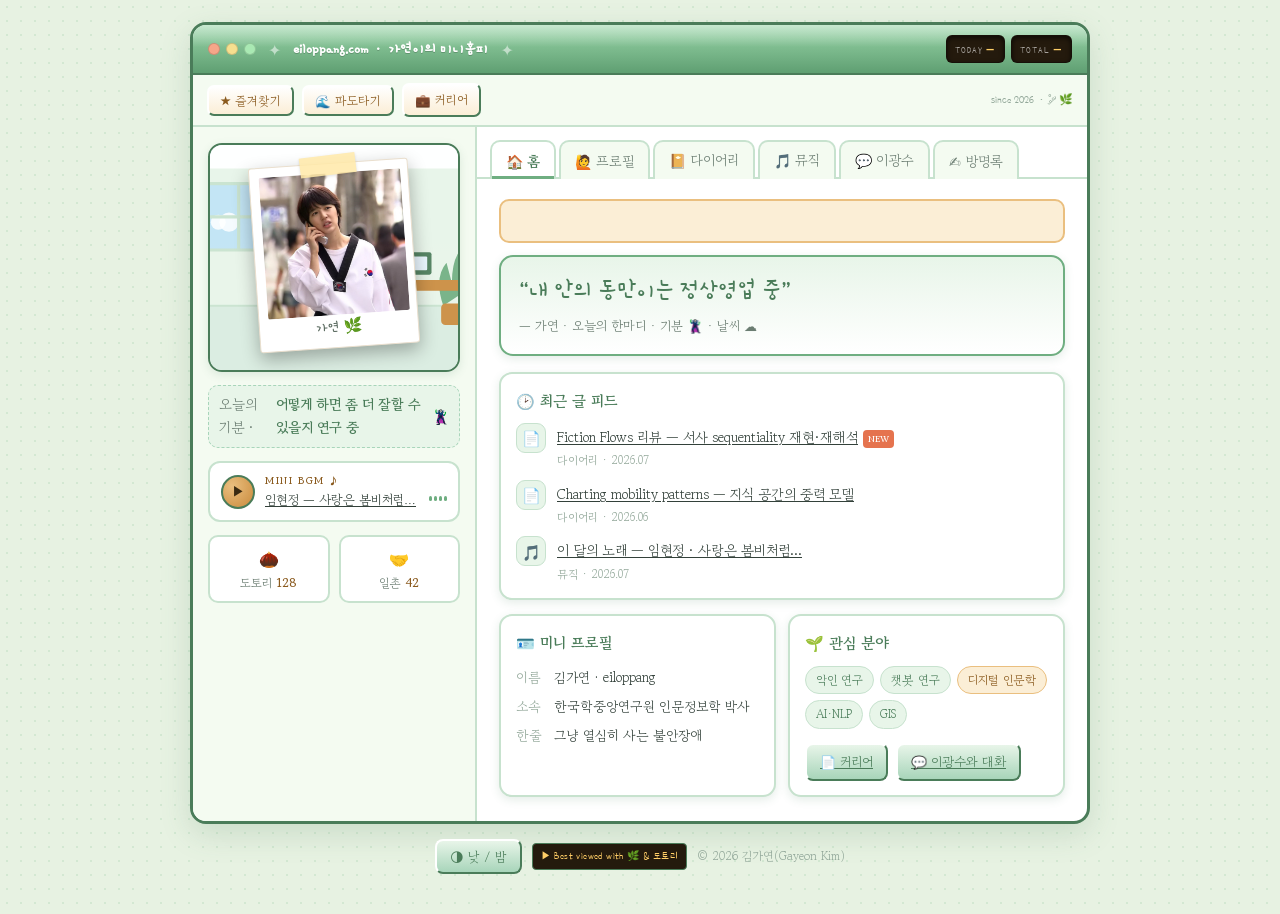
==== index.html @ 5cc09fcd "BGM 버튼 클릭 시 실제 유튜브 음원 재생 - ▶ 누르면 임현정 곡 인라인 미니 플레이어로 재생, 다시 누르면 정지 - 기존엔 이퀄라이저 애니메이션만 있고 실제 오디오가 없었음 " ====
<!DOCTYPE html>
<html lang="ko">
<head>
  <meta charset="UTF-8" />
  <meta name="viewport" content="width=device-width, initial-scale=1.0" />
  <title>가연이의 미니홈피 · eiloppang</title>
  <link rel="icon" href="data:image/svg+xml,<svg xmlns='http://www.w3.org/2000/svg' viewBox='0 0 100 100'><text y='.9em' font-size='90'>🌿</text></svg>" />
  <style>
    @import url('https://fonts.googleapis.com/css2?family=Gowun+Batang:wght@400;700&family=Gamja+Flower&family=Poor+Story&display=swap');

    :root{
      --paper:#e7f2e2; --paper-dot:#d3e8d2; --win:#ffffff; --win-2:#f4fbf1;
      --ink:#33413a; --ink-soft:#6b7d72; --ink-faint:#93a89a;
      --g-dark:#4a7c59; --g-mid:#6fae81; --g-light:#a8d5ba; --g-pastel:#e8f5e9;
      --line:#c7e2ce; --line-2:#e4f1e7;
      --dotori:#c98a3c; --dotori-2:#eabf7f; --dotori-soft:#fbeed6; --dotori-ink:#8a5a1e;
      --sky:#bfe3f5; --sky-2:#eaf7ff; --sun:#f4d06a; --tape:#ffe9a8;
      --shadow:0 10px 30px rgba(74,124,89,.18); --shadow-sm:0 3px 10px rgba(74,124,89,.14);
      --title-a:#9ad6a9; --title-b:#5f9f72;
      --bevel-lt:#ffffff; --bevel-dk:#4a7c59; --led-bg:#241a0d; --led:#ffce67; --star:transparent;
    }
    @media (prefers-color-scheme: dark){ :root:not([data-theme]){
        --paper:#101712; --paper-dot:#182219; --win:#1a241e; --win-2:#16201a;
        --ink:#e8f1ea; --ink-soft:#9fb4a6; --ink-faint:#6d8578;
        --g-dark:#8fd0a2; --g-mid:#6fae81; --g-light:#3c5a48; --g-pastel:#213029;
        --line:#2f4139; --line-2:#26352d;
        --dotori:#e6b06a; --dotori-2:#c98a3c; --dotori-soft:#33291c; --dotori-ink:#e6b06a;
        --sky:#1c2b3d; --sky-2:#243350; --sun:#e9d38a; --tape:#4a3d1c;
        --shadow:0 12px 34px rgba(0,0,0,.5); --shadow-sm:0 3px 12px rgba(0,0,0,.4);
        --title-a:#2c4a39; --title-b:#1c2f24; --bevel-lt:#3a5545; --bevel-dk:#0d140f;
        --led-bg:#0c0a06; --led:#ffce67; --star:#dfeeff;
    }}
    :root[data-theme="dark"]{
        --paper:#101712; --paper-dot:#182219; --win:#1a241e; --win-2:#16201a;
        --ink:#e8f1ea; --ink-soft:#9fb4a6; --ink-faint:#6d8578;
        --g-dark:#8fd0a2; --g-mid:#6fae81; --g-light:#3c5a48; --g-pastel:#213029;
        --line:#2f4139; --line-2:#26352d;
        --dotori:#e6b06a; --dotori-2:#c98a3c; --dotori-soft:#33291c; --dotori-ink:#e6b06a;
        --sky:#1c2b3d; --sky-2:#243350; --sun:#e9d38a; --tape:#4a3d1c;
        --shadow:0 12px 34px rgba(0,0,0,.5); --shadow-sm:0 3px 12px rgba(0,0,0,.4);
        --title-a:#2c4a39; --title-b:#1c2f24; --bevel-lt:#3a5545; --bevel-dk:#0d140f;
        --led-bg:#0c0a06; --led:#ffce67; --star:#dfeeff;
    }
    :root[data-theme="light"]{
        --paper:#e7f2e2; --paper-dot:#d3e8d2; --win:#ffffff; --win-2:#f4fbf1;
        --ink:#33413a; --ink-soft:#6b7d72; --ink-faint:#93a89a;
        --g-dark:#4a7c59; --g-mid:#6fae81; --g-light:#a8d5ba; --g-pastel:#e8f5e9;
        --line:#c7e2ce; --line-2:#e4f1e7;
        --dotori:#c98a3c; --dotori-2:#eabf7f; --dotori-soft:#fbeed6; --dotori-ink:#8a5a1e;
        --sky:#bfe3f5; --sky-2:#eaf7ff; --sun:#f4d06a; --tape:#ffe9a8;
        --title-a:#9ad6a9; --title-b:#5f9f72; --bevel-lt:#ffffff; --bevel-dk:#4a7c59;
        --led-bg:#241a0d; --led:#ffce67; --star:transparent;
    }

    *{box-sizing:border-box}
    body{
      margin:0; color:var(--ink);
      background:radial-gradient(var(--paper-dot) 1.4px, transparent 1.5px) 0 0/14px 14px, var(--paper);
      font-family:'Gowun Batang',"Apple SD Gothic Neo","Malgun Gothic",system-ui,serif;
      line-height:1.7; padding:22px 14px 40px; -webkit-font-smoothing:antialiased;
    }
    .mono{font-family:'Poor Story',"Courier New",monospace}
    .cute{font-family:'Gamja Flower',"Apple SD Gothic Neo","Malgun Gothic",cursive}

    .bevel{border:2px solid; border-color:var(--bevel-lt) var(--bevel-dk) var(--bevel-dk) var(--bevel-lt);
      background:linear-gradient(180deg, var(--g-pastel), var(--g-light)); color:var(--g-dark);
      border-radius:8px; padding:6px 13px; font-size:13px; cursor:pointer; font-family:inherit; display:inline-flex; gap:7px; align-items:center}
    .bevel:active{border-color:var(--bevel-dk) var(--bevel-lt) var(--bevel-lt) var(--bevel-dk)}
    .bevel:hover{filter:brightness(1.04)}

    .win{max-width:900px; margin:0 auto; background:var(--win); border:3px solid var(--g-dark); border-radius:16px; overflow:hidden; box-shadow:var(--shadow)}
    .titlebar{position:relative; display:flex; align-items:center; gap:12px; padding:10px 15px; color:#fff; flex-wrap:wrap; row-gap:7px;
      background:linear-gradient(180deg, var(--title-a), var(--title-b)); border-bottom:2px solid var(--g-dark)}
    .titlebar::after{content:""; position:absolute; left:0; right:0; top:0; height:45%; background:linear-gradient(180deg, rgba(255,255,255,.45), transparent); pointer-events:none}
    .dots{display:flex; gap:6px; z-index:1}
    .dots i{width:12px;height:12px;border-radius:50%;display:block; border:1px solid rgba(0,0,0,.15)}
    .dots i:nth-child(1){background:#f6a689}.dots i:nth-child(2){background:#f6df8f}.dots i:nth-child(3){background:#a9e9b3}
    .addr{font-size:15px; font-weight:700; z-index:1; text-shadow:0 1px 0 rgba(0,0,0,.18)}
    .spk{z-index:1; color:#fff8; animation:tw 1.4s steps(2) infinite}
    @keyframes tw{50%{opacity:.2}}
    .led-wrap{margin-left:auto; display:flex; gap:6px; z-index:1}
    .led{background:var(--led-bg); color:var(--led); border-radius:6px; padding:3px 8px; font-size:12px; letter-spacing:2px;
      box-shadow:inset 0 2px 5px rgba(0,0,0,.65); font-variant-numeric:tabular-nums; border:1px solid rgba(0,0,0,.4)}
    .led small{color:#fff9; letter-spacing:1px; margin-right:4px; font-size:9px}

    .toolbar{display:flex; gap:8px; align-items:center; flex-wrap:wrap; padding:8px 14px; background:var(--win-2); border-bottom:2px solid var(--line)}
    .toolbar .sp{flex:1}
    .mini-btn{border:2px solid; border-color:var(--bevel-lt) var(--bevel-dk) var(--bevel-dk) var(--bevel-lt);
      background:linear-gradient(180deg,#fff, var(--dotori-soft)); color:var(--dotori-ink); border-radius:7px; padding:4px 11px; font-size:12.5px; cursor:pointer; font-family:inherit; text-decoration:none}
    .mini-btn:hover{filter:brightness(1.03)}
    :root[data-theme="dark"] .mini-btn{background:linear-gradient(180deg,#2a3a30, #33291c)}

    .body{display:grid; grid-template-columns:284px minmax(0,1fr)}
    @media (max-width:760px){ .body{grid-template-columns:1fr} }
    .main{min-width:0}
    .side{background:var(--win-2); border-right:2px solid var(--line); padding:16px 15px 18px; display:flex; flex-direction:column; gap:13px; min-width:0}
    @media (max-width:760px){ .side{border-right:none; border-bottom:2px solid var(--line)} }

    .roomcard{border:2px solid var(--g-dark); border-radius:14px; overflow:hidden; background:linear-gradient(180deg,var(--sky-2),var(--win));
      box-shadow:var(--shadow-sm); position:relative; display:grid; place-items:center; padding:18px 10px 22px; min-height:180px}
    .roombg{position:absolute; inset:0; width:100%; height:100%; image-rendering:pixelated; opacity:.92}
    .polaroid{position:relative; transform:rotate(-4deg); width:160px; background:#fff; padding:9px 9px 32px; border-radius:3px; box-shadow:0 7px 18px rgba(0,0,0,.3); border:1px solid #eadfce}
    :root[data-theme="dark"] .polaroid{background:#ece5d7}
    .polaroid .photo{width:142px; height:142px; object-fit:cover; border-radius:2px; display:block}
    .polaroid .cap{position:absolute; bottom:8px; left:0; right:0; text-align:center; font-size:15px; color:#5b6b60}
    .tape{position:absolute; width:56px; height:20px; background:var(--tape); opacity:.85; top:-9px; left:50%; transform:translateX(-50%) rotate(-3deg); box-shadow:0 1px 3px rgba(0,0,0,.15); z-index:1}

    .mood{display:flex; align-items:center; gap:8px; justify-content:center; font-size:14px; color:var(--ink-soft); background:var(--g-pastel); border-radius:10px; padding:7px 10px; border:1px dashed var(--g-light)}
    .mood b{color:var(--g-dark)}

    .bgm{border:2px solid var(--line); border-radius:12px; padding:9px 11px; display:flex; align-items:center; gap:10px; background:var(--win)}
    .play{flex:none; width:34px;height:34px;border-radius:50%; border:2px solid var(--bevel-dk); cursor:pointer; background:radial-gradient(circle at 30% 30%, var(--dotori-2), var(--dotori)); color:#3a2a12; font-size:13px; display:grid; place-items:center}
    .bgm-meta{min-width:0; flex:1}
    .bgm-meta .lbl{font-size:10px; letter-spacing:.16em; color:var(--dotori-ink); font-weight:700}
    .bgm-meta .song{font-size:13px; white-space:nowrap; overflow:hidden; text-overflow:ellipsis; display:block; color:var(--ink)}
    .eq{display:flex; gap:2px; align-items:flex-end; height:18px; flex:none}
    .eq i{width:3px; background:var(--g-mid); border-radius:2px; height:5px}
    .eq.on i{animation:eq .85s ease-in-out infinite}
    .eq.on i:nth-child(2){animation-delay:.12s}.eq.on i:nth-child(3){animation-delay:.24s}.eq.on i:nth-child(4){animation-delay:.36s}
    @keyframes eq{0%,100%{height:4px}50%{height:17px}}
    .bgm-player{margin-top:-3px}
    .bgm-player[hidden]{display:none}
    .bgm-player iframe{width:100%; height:80px; border:0; border-radius:11px; display:block; box-shadow:var(--shadow-sm)}

    .side-row{display:flex; gap:9px}
    .chip{flex:1; border:2px solid var(--line); border-radius:10px; background:var(--win); padding:8px; text-align:center; font-size:12px; color:var(--ink-soft)}
    .chip .em{font-size:16px; display:block}
    .chip b{color:var(--dotori-ink); font-variant-numeric:tabular-nums}

    .tabs{display:flex; gap:3px; padding:11px 13px 0; flex-wrap:wrap; background:var(--win)}
    .tab{border:2px solid var(--line); border-bottom:none; background:var(--win-2); color:var(--ink-soft); border-radius:10px 10px 0 0;
      padding:7px 14px; font-size:14px; cursor:pointer; font-family:inherit; position:relative; top:2px; text-decoration:none; display:inline-block}
    .tab:hover{color:var(--g-dark)}
    .tab[aria-selected="true"]{background:var(--win); color:var(--g-dark); font-weight:700; box-shadow:0 -3px 0 var(--g-mid) inset}
    .panelwrap{border-top:2px solid var(--line); padding:20px 22px 24px; min-height:360px}
    @media (max-width:760px){ .panelwrap{padding:18px 16px} }
    .panel{display:none; animation:fade .28s ease}
    .panel.on{display:block}
    @keyframes fade{from{opacity:0; transform:translateY(6px)}to{opacity:1;transform:none}}

    .marquee{overflow:hidden; border:2px solid var(--dotori-2); background:var(--dotori-soft); border-radius:10px; padding:6px 0; margin-bottom:12px}
    .marquee div{white-space:nowrap; display:inline-block; padding-left:100%; color:var(--dotori-ink); font-size:14px; animation:mq 18s linear infinite}
    @keyframes mq{to{transform:translateX(-100%)}}
    .daemun{border:2px solid var(--g-mid); border-radius:14px; padding:16px 18px; background:linear-gradient(180deg,var(--g-pastel),var(--win)); box-shadow:var(--shadow-sm); margin-bottom:16px}
    .daemun .q{font-size:24px; color:var(--g-dark); line-height:1.45; text-wrap:balance; margin:0}
    .daemun .sig{margin:8px 0 0; font-size:13px; color:var(--ink-soft)}

    .card{border:2px solid var(--line); border-radius:13px; padding:14px 15px; background:var(--win); box-shadow:var(--shadow-sm)}
    .card h3{margin:0 0 10px; font-size:15px; color:var(--g-dark); display:flex; gap:7px; align-items:center}
    .grid2{display:grid; grid-template-columns:1fr 1fr; gap:12px}
    @media (max-width:560px){ .grid2{grid-template-columns:1fr} }

    .feed{list-style:none; margin:0; padding:0; display:flex; flex-direction:column; gap:9px}
    .feed li{display:flex; gap:11px; align-items:flex-start}
    .feed .ic{flex:none; width:30px;height:30px;border-radius:9px; background:var(--g-pastel); display:grid; place-items:center; font-size:15px; border:1px solid var(--line)}
    .feed .tt{font-size:14px; margin:0; color:var(--ink)}
    .feed a.tt:hover{color:var(--g-dark); text-decoration:underline}
    .feed .dd{font-size:11.5px; color:var(--ink-faint); margin:1px 0 0}
    .new{display:inline-block; margin-left:5px; font-size:9.5px; font-weight:700; color:#fff; background:#e5734e; border-radius:4px; padding:1px 5px; vertical-align:middle; animation:blink 1s steps(2) infinite}
    @keyframes blink{50%{opacity:.25}}

    .profile-mini dl{display:grid; grid-template-columns:auto 1fr; gap:6px 12px; margin:0; font-size:13.5px}
    .profile-mini dt{color:var(--ink-faint)} .profile-mini dd{margin:0}
    .tags{display:flex; flex-wrap:wrap; gap:6px}
    .t{font-size:12px; background:var(--g-pastel); color:var(--g-dark); border:1px solid var(--line); border-radius:999px; padding:3px 10px}
    .t.amber{background:var(--dotori-soft); color:var(--dotori-ink); border-color:var(--dotori-2)}
    .golinks{display:flex; flex-wrap:wrap; gap:8px; margin-top:14px}

    .greet{font-size:22px; color:var(--g-dark); margin:0 0 4px; text-wrap:balance}
    .sub{color:var(--ink-soft); font-size:13.5px; margin:0 0 16px}
    .prose p{font-size:14.5px; margin:0 0 11px} .prose p:last-child{margin:0}
    .hl{background:linear-gradient(transparent 60%, var(--dotori-soft) 60%); font-weight:600}
    .gl{color:var(--g-dark); font-weight:600}

    .gallery{display:grid; grid-template-columns:repeat(3,1fr); gap:11px}
    @media (max-width:560px){ .gallery{grid-template-columns:repeat(2,1fr)} }
    .frame{border:2px solid var(--line); border-radius:11px; overflow:hidden; background:var(--win); text-align:center; text-decoration:none; color:inherit; display:block}
    .frame:hover{border-color:var(--g-mid)}
    .frame .pic{height:74px; display:grid; place-items:center; font-size:28px; background:radial-gradient(120% 120% at 50% 20%, var(--g-pastel), var(--win))}
    .frame .cap{font-size:11.5px; color:var(--ink-soft); padding:6px 5px; border-top:1px solid var(--line-2)}

    .gb{display:flex; flex-direction:column; gap:11px}
    .gb .entry{display:flex; gap:10px}
    .gb .av{flex:none; width:34px;height:34px;border-radius:10px; display:grid; place-items:center; font-size:16px; background:var(--dotori-soft); border:1px solid var(--dotori-2)}
    .gb .bub{flex:1; border:2px solid var(--line); border-radius:3px 13px 13px 13px; padding:8px 12px; background:var(--win-2)}
    .gb .who{font-size:12px; color:var(--g-dark); font-weight:700}
    .gb .msg{font-size:13.5px}
    .gb .hint{font-size:12px; color:var(--ink-faint)}

    .foot{max-width:900px; margin:15px auto 0; display:flex; gap:10px; align-items:center; justify-content:center; flex-wrap:wrap; color:var(--ink-faint); font-size:12px}
    .banner{border:1px solid var(--g-dark); background:var(--led-bg); color:var(--led); font-size:10px; padding:4px 8px; border-radius:4px; letter-spacing:.04em}
    a{color:var(--g-dark)}
    :focus-visible{outline:2px solid var(--g-mid); outline-offset:2px; border-radius:6px}
    @media (prefers-reduced-motion: reduce){ *{animation:none !important} }
  </style>
</head>
<body>

  <div class="win">
    <div class="titlebar">
      <div class="dots"><i></i><i></i><i></i></div>
      <span class="spk">✦</span>
      <span class="addr cute">eiloppang.com · 가연이의 미니홈피</span>
      <span class="spk">✦</span>
      <div class="led-wrap">
        <span class="led mono"><small>TODAY</small><b id="ledToday">···</b></span>
        <span class="led mono"><small>TOTAL</small><b id="ledTotal">·····</b></span>
      </div>
    </div>

    <div class="toolbar">
      <button class="mini-btn" type="button" id="favBtn">★ 즐겨찾기</button>
      <button class="mini-btn" type="button" id="waveBtn">🌊 파도타기</button>
      <a class="mini-btn" href="career.html">💼 커리어</a>
      <span class="sp"></span>
      <span class="mono" style="font-size:11px;color:var(--ink-faint)">since 2026 ·˚ ༘ 🌿</span>
    </div>

    <div class="body">
      <!-- LEFT : mini room -->
      <aside class="side">
        <div class="roomcard">
          <svg class="roombg" viewBox="0 0 296 210" preserveAspectRatio="xMidYMid slice" role="img" aria-label="미니룸 배경">
            <rect x="0" y="0" width="296" height="210" fill="var(--win)"/>
            <polygon points="0,22 296,22 296,150 0,150" fill="var(--g-pastel)"/>
            <polygon points="0,150 296,150 296,210 0,210" fill="color-mix(in srgb, var(--g-light) 45%, var(--win))"/>
            <line x1="0" y1="150" x2="296" y2="150" stroke="var(--line)" stroke-width="2"/>
            <rect x="20" y="36" width="78" height="62" rx="6" fill="var(--sky)"/>
            <circle cx="80" cy="58" r="10" fill="var(--sun)"/>
            <circle cx="40" cy="72" r="7" fill="#fff" opacity=".85"/><circle cx="50" cy="72" r="9" fill="#fff" opacity=".85"/>
            <circle cx="34" cy="50" r="1.5" fill="var(--star)"/><circle cx="60" cy="46" r="1.3" fill="var(--star)"/><circle cx="86" cy="82" r="1.4" fill="var(--star)"/>
            <rect x="20" y="36" width="78" height="62" rx="6" fill="none" stroke="var(--line)" stroke-width="3"/>
            <line x1="59" y1="36" x2="59" y2="98" stroke="var(--line)" stroke-width="3"/><line x1="20" y1="67" x2="98" y2="67" stroke="var(--line)" stroke-width="3"/>
            <path d="M250 150 q-9 -26 3 -40 q4 15 5 19 q0 -25 11 -34 q5 19 1 29 q9 -13 17 -12 q-5 17 -19 26 Z" fill="var(--g-mid)"/>
            <rect x="248" y="148" width="38" height="20" rx="4" fill="var(--dotori)"/>
            <rect x="196" y="126" width="90" height="10" rx="3" fill="var(--dotori)"/>
            <rect x="205" y="100" width="34" height="21" rx="2" fill="var(--g-dark)"/><rect x="209" y="104" width="26" height="13" rx="1" fill="var(--sky-2)"/>
          </svg>
          <div class="polaroid">
            <div class="tape"></div>
            <img class="photo" src="img/profile.jpg" alt="가연 프로필 사진" />
            <div class="cap cute">가연 🌿</div>
          </div>
        </div>

        <div class="mood">오늘의 기분 · <b>어떻게 하면 좀 더 잘할 수 있을지 연구 중</b> 🦹</div>

        <div class="bgm">
          <button class="play" id="playBtn" type="button" aria-label="BGM 재생/정지">▶</button>
          <div class="bgm-meta">
            <div class="lbl">MINI BGM ♪</div>
            <a class="song" href="music.html">임현정 — 사랑은 봄비처럼…</a>
          </div>
          <div class="eq" id="eq"><i></i><i></i><i></i><i></i></div>
        </div>
        <div class="bgm-player" id="bgmPlayer" hidden></div>

        <div class="side-row">
          <div class="chip"><span class="em">🌰</span>도토리 <b>128</b></div>
          <div class="chip"><span class="em">🤝</span>일촌 <b>42</b></div>
        </div>
      </aside>

      <!-- RIGHT : tabs -->
      <section class="main">
        <div class="tabs" role="tablist" aria-label="미니홈피 메뉴">
          <button class="tab" role="tab" aria-selected="true"  data-p="home">🏠 홈</button>
          <button class="tab" role="tab" aria-selected="false" data-p="profile">🙋 프로필</button>
          <a class="tab" href="study.html">📔 다이어리</a>
          <a class="tab" href="music.html">🎵 뮤직</a>
          <a class="tab" href="lgs_chat.html">💬 이광수</a>
          <button class="tab" role="tab" aria-selected="false" data-p="guest">✍️ 방명록</button>
        </div>

        <div class="panelwrap">
          <!-- HOME -->
          <div class="panel on" id="home" role="tabpanel">
            <div class="marquee"><div>🌿 어서와요, 가요니의 미니홈피에 놀러 온 걸 환영해요 · 발자국(방명록) 꼭 남기고 가기 · 오늘도 좋은 하루 ✦ 도토리 나눔 환영 🌰 · 파도 타고 놀러 가요 🌊</div></div>

            <div class="daemun">
              <p class="q cute">“내 안의 동만이는 정상영업 중”</p>
              <p class="sig">— 가연 · 오늘의 한마디 · 기분 🦹 · 날씨 ☁️</p>
            </div>

            <div class="card" style="margin-bottom:14px">
              <h3>🕑 최근 글 피드</h3>
              <ul class="feed">
                <li><span class="ic">📄</span><div><a class="tt" href="study.html">Fiction Flows 리뷰 — 서사 sequentiality 재현·재해석</a><span class="new">NEW</span><p class="dd">다이어리 · 2026.07</p></div></li>
                <li><span class="ic">📄</span><div><a class="tt" href="study.html">Charting mobility patterns — 지식 공간의 중력 모델</a><p class="dd">다이어리 · 2026.06</p></div></li>
                <li><span class="ic">🎵</span><div><a class="tt" href="music.html">이 달의 노래 — 임현정 · 사랑은 봄비처럼…</a><p class="dd">뮤직 · 2026.07</p></div></li>
              </ul>
            </div>

            <div class="grid2">
              <div class="card profile-mini">
                <h3>🪪 미니 프로필</h3>
                <dl>
                  <dt>이름</dt><dd>김가연 · eiloppang</dd>
                  <dt>소속</dt><dd>한국학중앙연구원 인문정보학 박사</dd>
                  <dt>한줄</dt><dd>그냥 열심히 사는 불안장애</dd>
                </dl>
              </div>
              <div class="card">
                <h3>🌱 관심 분야</h3>
                <div class="tags">
                  <span class="t">악인 연구</span><span class="t">챗봇 연구</span>
                  <span class="t amber">디지털 인문학</span><span class="t">AI·NLP</span><span class="t">GIS</span>
                </div>
                <div class="golinks">
                  <a class="bevel" href="career.html">📄 커리어</a>
                  <a class="bevel" href="lgs_chat.html">💬 이광수와 대화</a>
                </div>
              </div>
            </div>
          </div>

          <!-- PROFILE -->
          <div class="panel" id="profile" role="tabpanel">
            <h2 class="greet cute">🙋 자기소개</h2>
            <p class="sub">대문엔 짧게, 긴 이야기는 여기에 접어뒀어요.</p>
            <div class="card prose">
              <p>안녕하세요, 세상의 다양한 <span class="hl">악인</span>을 연구하는 박사과정 김가연입니다. 부산 사람으로서 매년 벡스코 지스타에 출석 도장을 찍던 오타쿠였고, 플레이데드의 <span class="gl">LIMBO</span>와 마주친 뒤 “한 편의 청춘 영화 같은 게임”을 만드는 걸 목표로 삼았습니다. 그렇게 홍익대학교 게임학과에서 학·석사를 모두 게임으로 보냈지요.</p>
              <p>이야기의 세 요소 캐릭터·배경·사건 중에서도 하필 <span class="hl">캐릭터</span>에 가장 눈길이 갔어요. 캐릭터가 없다면 사건도 배경도 무용지물 아닐까? 사르트르 말처럼 존재가 먼저 있고서야 의미가 생긴다면, 캐릭터야말로 이야기의 실존 그 자체일 테니까요.</p>
              <p>가장 좋아하는 캐릭터는 미도리야 이즈쿠. 세상을 구하지만 가장 소중한 사람 앞에선 제 목숨을 못 지키는 “나쁜 영웅”에게서 일종의 <span class="hl">악(惡)</span>을 느꼈고, 모든 걸 수치화하는 공학의 시선만으로는 그를 담을 수 없다는 걸 깨달으며 <span class="gl">디지털 인문학</span>으로 왔습니다. 제 실타래가 얼마나 꼬일지 지켜봐 주세요.</p>
            </div>
            <div class="golinks">
              <a class="bevel" href="career.html">📄 커리어 보러가기</a>
              <a class="bevel" href="https://orcid.org/0009-0005-1231-6939" target="_blank" rel="noopener">🆔 ORCID</a>
              <a class="bevel" href="https://github.com/eiloppang" target="_blank" rel="noopener">🐙 GitHub</a>
            </div>
          </div>

          <!-- GUESTBOOK -->
          <div class="panel" id="guest" role="tabpanel">
            <h2 class="greet cute">✍️ 방명록</h2>
            <p class="sub">놀러 왔으면 발자국 남기고 가요 (예시)</p>
            <div class="gb">
              <div class="entry"><div class="av">🐰</div><div class="bub"><div class="who">지연</div><div class="msg">미니홈피 넘 귀엽다 일촌추가!</div></div></div>
              <div class="entry"><div class="av">🦊</div><div class="bub"><div class="who">동료 A</div><div class="msg">Fiction Flows 리뷰 잘 봤어요 👏</div></div></div>
              <p class="hint">※ 지금은 예시예요. 실제로 글이 저장되는 방명록이 필요하면 알려주세요 (별도 연동).</p>
            </div>
          </div>
        </div>
      </section>
    </div>
  </div>

  <div class="foot">
    <button class="bevel" id="themeBtn" type="button">🌗 낮 / 밤</button>
    <span class="banner mono">▶ Best viewed with 🌿 &amp; 도토리</span>
    <span>© 2026 김가연(Gayeon Kim)</span>
  </div>

  <script>
    // theme toggle (기억)
    const root=document.documentElement;
    try{ const sv=localStorage.getItem('mh-theme'); if(sv) root.setAttribute('data-theme',sv); }catch(e){}
    document.getElementById('themeBtn').addEventListener('click',()=>{
      const cur=root.getAttribute('data-theme')||(matchMedia('(prefers-color-scheme: dark)').matches?'dark':'light');
      const nx=cur==='dark'?'light':'dark'; root.setAttribute('data-theme',nx);
      try{ localStorage.setItem('mh-theme',nx); }catch(e){}
    });

    // tabs (버튼=패널 전환, a=페이지 이동)
    const tabs=[...document.querySelectorAll('button.tab')];
    tabs.forEach(t=>t.addEventListener('click',()=>{
      tabs.forEach(x=>x.setAttribute('aria-selected', x===t));
      document.querySelectorAll('.panel').forEach(p=>p.classList.toggle('on', p.id===t.dataset.p));
    }));

    // BGM (실제 유튜브 음원 재생)
    const play=document.getElementById('playBtn'), eq=document.getElementById('eq'), bp=document.getElementById('bgmPlayer'); let on=false;
    const BGM_VID='LmG1rPr5nbw';
    play.addEventListener('click',()=>{
      on=!on; play.textContent=on?'❚❚':'▶'; eq.classList.toggle('on',on);
      if(on){
        bp.hidden=false;
        bp.innerHTML='<iframe src="https://www.youtube.com/embed/'+BGM_VID+'?autoplay=1&rel=0" title="BGM 재생" allow="autoplay; encrypted-media" allowfullscreen></iframe>';
      }else{
        bp.innerHTML=''; bp.hidden=true;
      }
    });

    // 즐겨찾기 / 파도타기
    document.getElementById('favBtn').addEventListener('click',()=>{ alert('Ctrl+D(⌘+D)로 즐겨찾기에 추가해 주세요! 🌿'); });
    document.getElementById('waveBtn').addEventListener('click',()=>{ document.querySelector('button.tab[data-p="guest"]').click(); });

    // 진짜 방문자 카운터 (Abacus · 가입 불필요)
    (function(){
      const NS='eiloppang', fmt=n=>String(n).replace(/\B(?=(\d{3})+(?!\d))/g,',');
      const pad=(n,l)=>String(n).padStart(l,'0');
      const now=new Date(); const day=''+now.getFullYear()+pad(now.getMonth()+1,2)+pad(now.getDate(),2);
      const hit=k=>fetch('https://abacus.jasoncameron.dev/hit/'+NS+'/'+k).then(r=>{if(!r.ok)throw 0;return r.json();});
      Promise.all([hit('home-total'), hit('home-'+day)]).then(([tot,tod])=>{
        document.getElementById('ledTotal').textContent=fmt(tot.value);
        document.getElementById('ledToday').textContent=pad(tod.value,3);
      }).catch(()=>{
        document.getElementById('ledTotal').textContent='—';
        document.getElementById('ledToday').textContent='—';
      });
    })();
  </script>
</body>
</html>
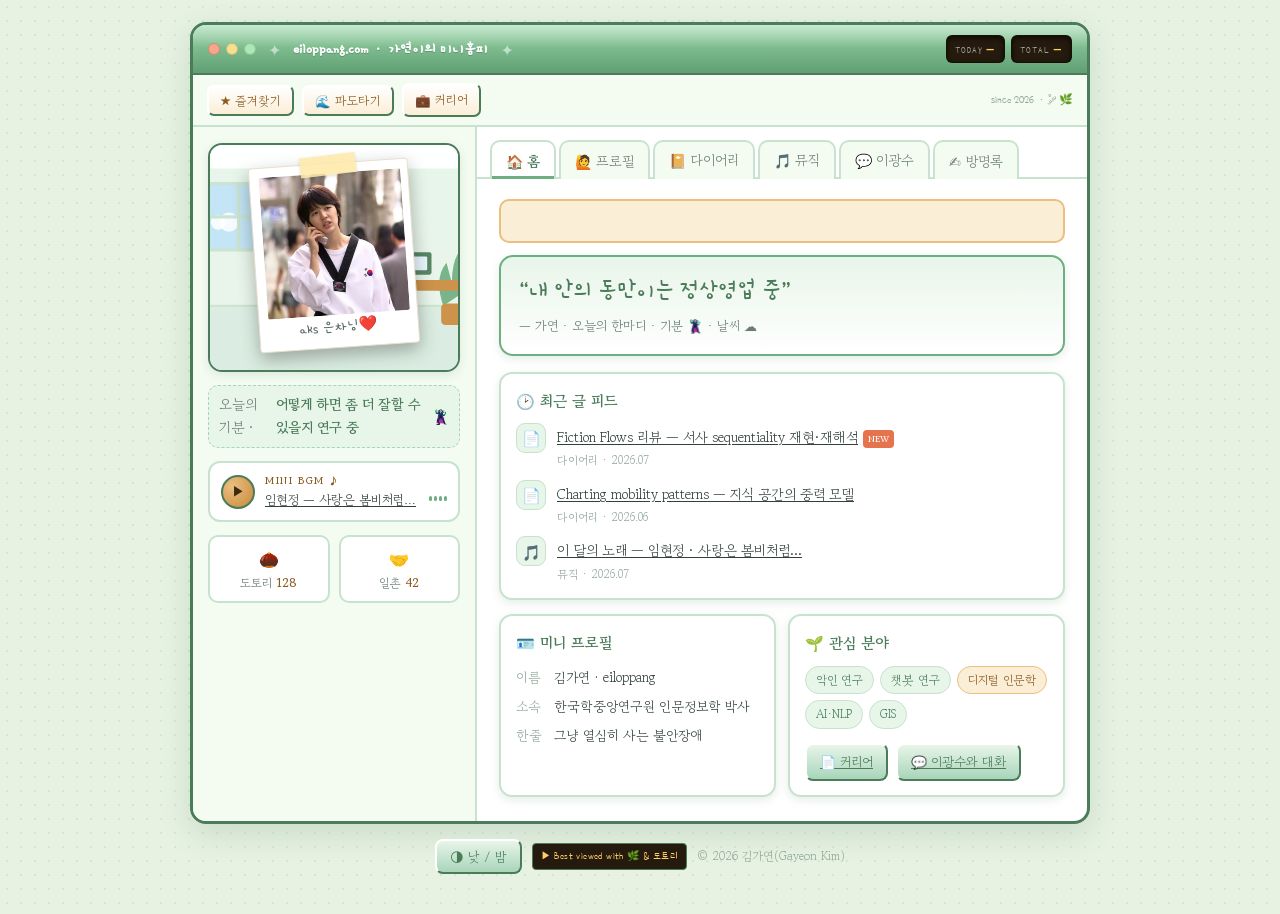
==== commit 9fc90a2f: "BGM 유튜브 IFrame API 재생 + 피드→해당 리뷰 딥링크 - index.html: BGM을 YouTube IFrame API로 재생(클릭 후 playVideo), 실패 시" ====
--- a/index.html
+++ b/index.html
@@ -239,7 +239,7 @@
           <div class="polaroid">
             <div class="tape"></div>
             <img class="photo" src="img/profile.jpg" alt="가연 프로필 사진" />
-            <div class="cap cute">가연 🌿</div>
+            <div class="cap cute">aks 은차닝❤️</div>
           </div>
         </div>
 
@@ -253,7 +253,7 @@
           </div>
           <div class="eq" id="eq"><i></i><i></i><i></i><i></i></div>
         </div>
-        <div class="bgm-player" id="bgmPlayer" hidden></div>
+        <div class="bgm-player" id="bgmPlayer" hidden><div id="ytBGM"></div></div>
 
         <div class="side-row">
           <div class="chip"><span class="em">🌰</span>도토리 <b>128</b></div>
@@ -285,8 +285,8 @@
             <div class="card" style="margin-bottom:14px">
               <h3>🕑 최근 글 피드</h3>
               <ul class="feed">
-                <li><span class="ic">📄</span><div><a class="tt" href="study.html">Fiction Flows 리뷰 — 서사 sequentiality 재현·재해석</a><span class="new">NEW</span><p class="dd">다이어리 · 2026.07</p></div></li>
-                <li><span class="ic">📄</span><div><a class="tt" href="study.html">Charting mobility patterns — 지식 공간의 중력 모델</a><p class="dd">다이어리 · 2026.06</p></div></li>
+                <li><span class="ic">📄</span><div><a class="tt" href="study.html#paper-fiction">Fiction Flows 리뷰 — 서사 sequentiality 재현·재해석</a><span class="new">NEW</span><p class="dd">다이어리 · 2026.07</p></div></li>
+                <li><span class="ic">📄</span><div><a class="tt" href="study.html#paper-charting">Charting mobility patterns — 지식 공간의 중력 모델</a><p class="dd">다이어리 · 2026.06</p></div></li>
                 <li><span class="ic">🎵</span><div><a class="tt" href="music.html">이 달의 노래 — 임현정 · 사랑은 봄비처럼…</a><p class="dd">뮤직 · 2026.07</p></div></li>
               </ul>
             </div>
@@ -368,16 +368,38 @@
       document.querySelectorAll('.panel').forEach(p=>p.classList.toggle('on', p.id===t.dataset.p));
     }));
 
-    // BGM (실제 유튜브 음원 재생)
-    const play=document.getElementById('playBtn'), eq=document.getElementById('eq'), bp=document.getElementById('bgmPlayer'); let on=false;
-    const BGM_VID='LmG1rPr5nbw';
+    // BGM (유튜브 IFrame API로 실제 재생)
+    const play=document.getElementById('playBtn'), eq=document.getElementById('eq'), bp=document.getElementById('bgmPlayer');
+    const BGM_VID='LmG1rPr5nbw'; let on=false, ytPlayer=null, apiReq=false;
+    function setOn(v){ on=v; play.textContent=on?'❚❚':'▶'; eq.classList.toggle('on',on); }
+    function makePlayer(){
+      ytPlayer=new YT.Player('ytBGM',{
+        width:'100%', height:'80', videoId:BGM_VID,
+        playerVars:{autoplay:1, rel:0, playsinline:1},
+        events:{
+          onReady:e=>e.target.playVideo(),
+          onStateChange:e=>{
+            if(e.data===YT.PlayerState.PLAYING) setOn(true);
+            else if(e.data===YT.PlayerState.PAUSED||e.data===YT.PlayerState.ENDED) setOn(false);
+          },
+          onError:()=>{ bp.innerHTML='<a class="mini-btn" href="https://youtu.be/'+BGM_VID+'" target="_blank" rel="noopener">▶ 유튜브에서 듣기</a>'; }
+        }
+      });
+    }
+    function ensureApi(cb){
+      if(window.YT&&window.YT.Player) return cb();
+      const prev=window.onYouTubeIframeAPIReady;
+      window.onYouTubeIframeAPIReady=function(){ if(prev)prev(); cb(); };
+      if(!apiReq){ apiReq=true; const s=document.createElement('script'); s.src='https://www.youtube.com/iframe_api'; document.head.appendChild(s); }
+    }
     play.addEventListener('click',()=>{
-      on=!on; play.textContent=on?'❚❚':'▶'; eq.classList.toggle('on',on);
-      if(on){
-        bp.hidden=false;
-        bp.innerHTML='<iframe src="https://www.youtube.com/embed/'+BGM_VID+'?autoplay=1&rel=0" title="BGM 재생" allow="autoplay; encrypted-media" allowfullscreen></iframe>';
+      if(!on){
+        bp.hidden=false; setOn(true);
+        if(ytPlayer&&ytPlayer.playVideo) ytPlayer.playVideo();
+        else ensureApi(makePlayer);
       }else{
-        bp.innerHTML=''; bp.hidden=true;
+        setOn(false);
+        if(ytPlayer&&ytPlayer.pauseVideo) ytPlayer.pauseVideo();
       }
     });
 
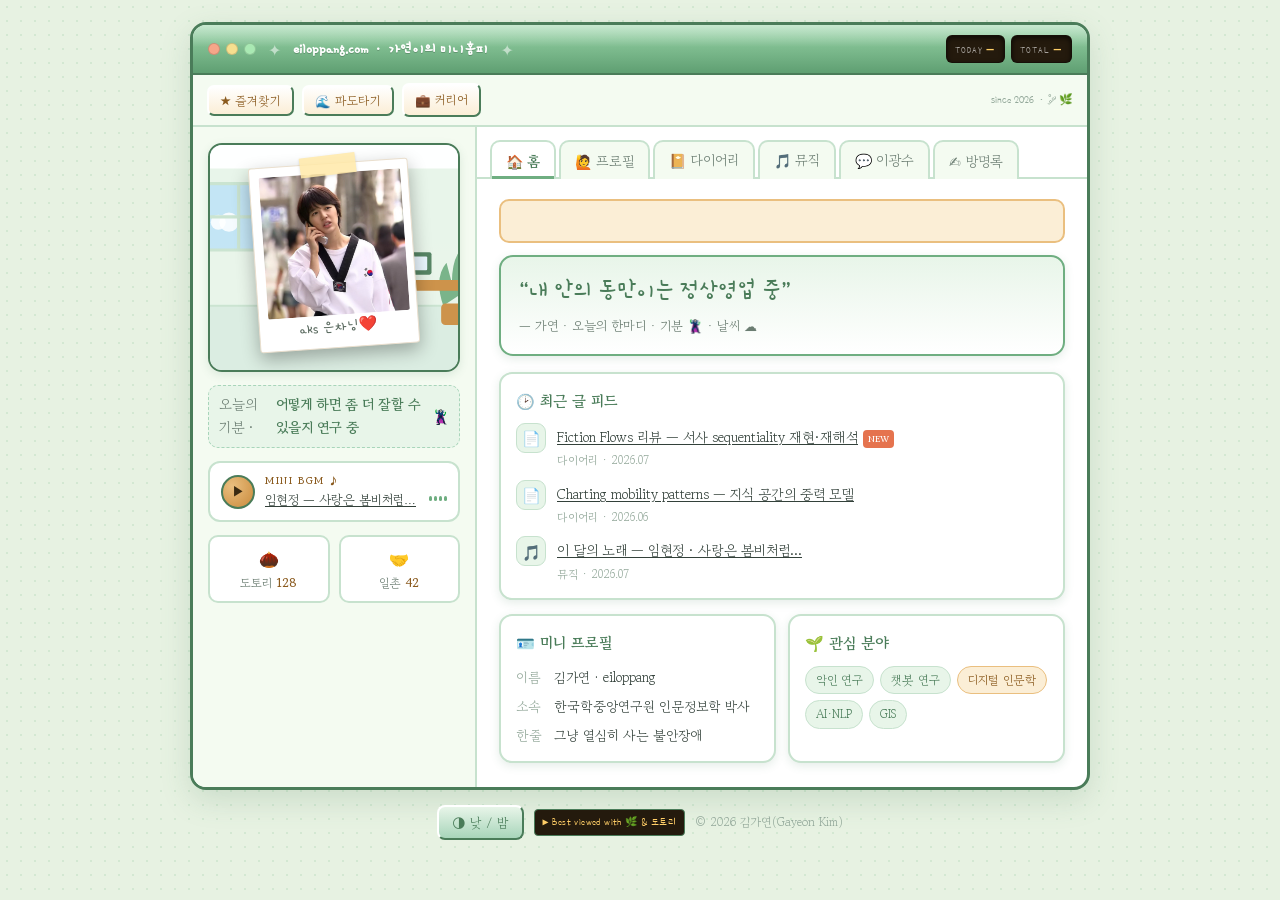
==== commit 15bdc25e: "commit 2" ====
--- a/index.html
+++ b/index.html
@@ -306,10 +306,6 @@
                   <span class="t">악인 연구</span><span class="t">챗봇 연구</span>
                   <span class="t amber">디지털 인문학</span><span class="t">AI·NLP</span><span class="t">GIS</span>
                 </div>
-                <div class="golinks">
-                  <a class="bevel" href="career.html">📄 커리어</a>
-                  <a class="bevel" href="lgs_chat.html">💬 이광수와 대화</a>
-                </div>
               </div>
             </div>
           </div>
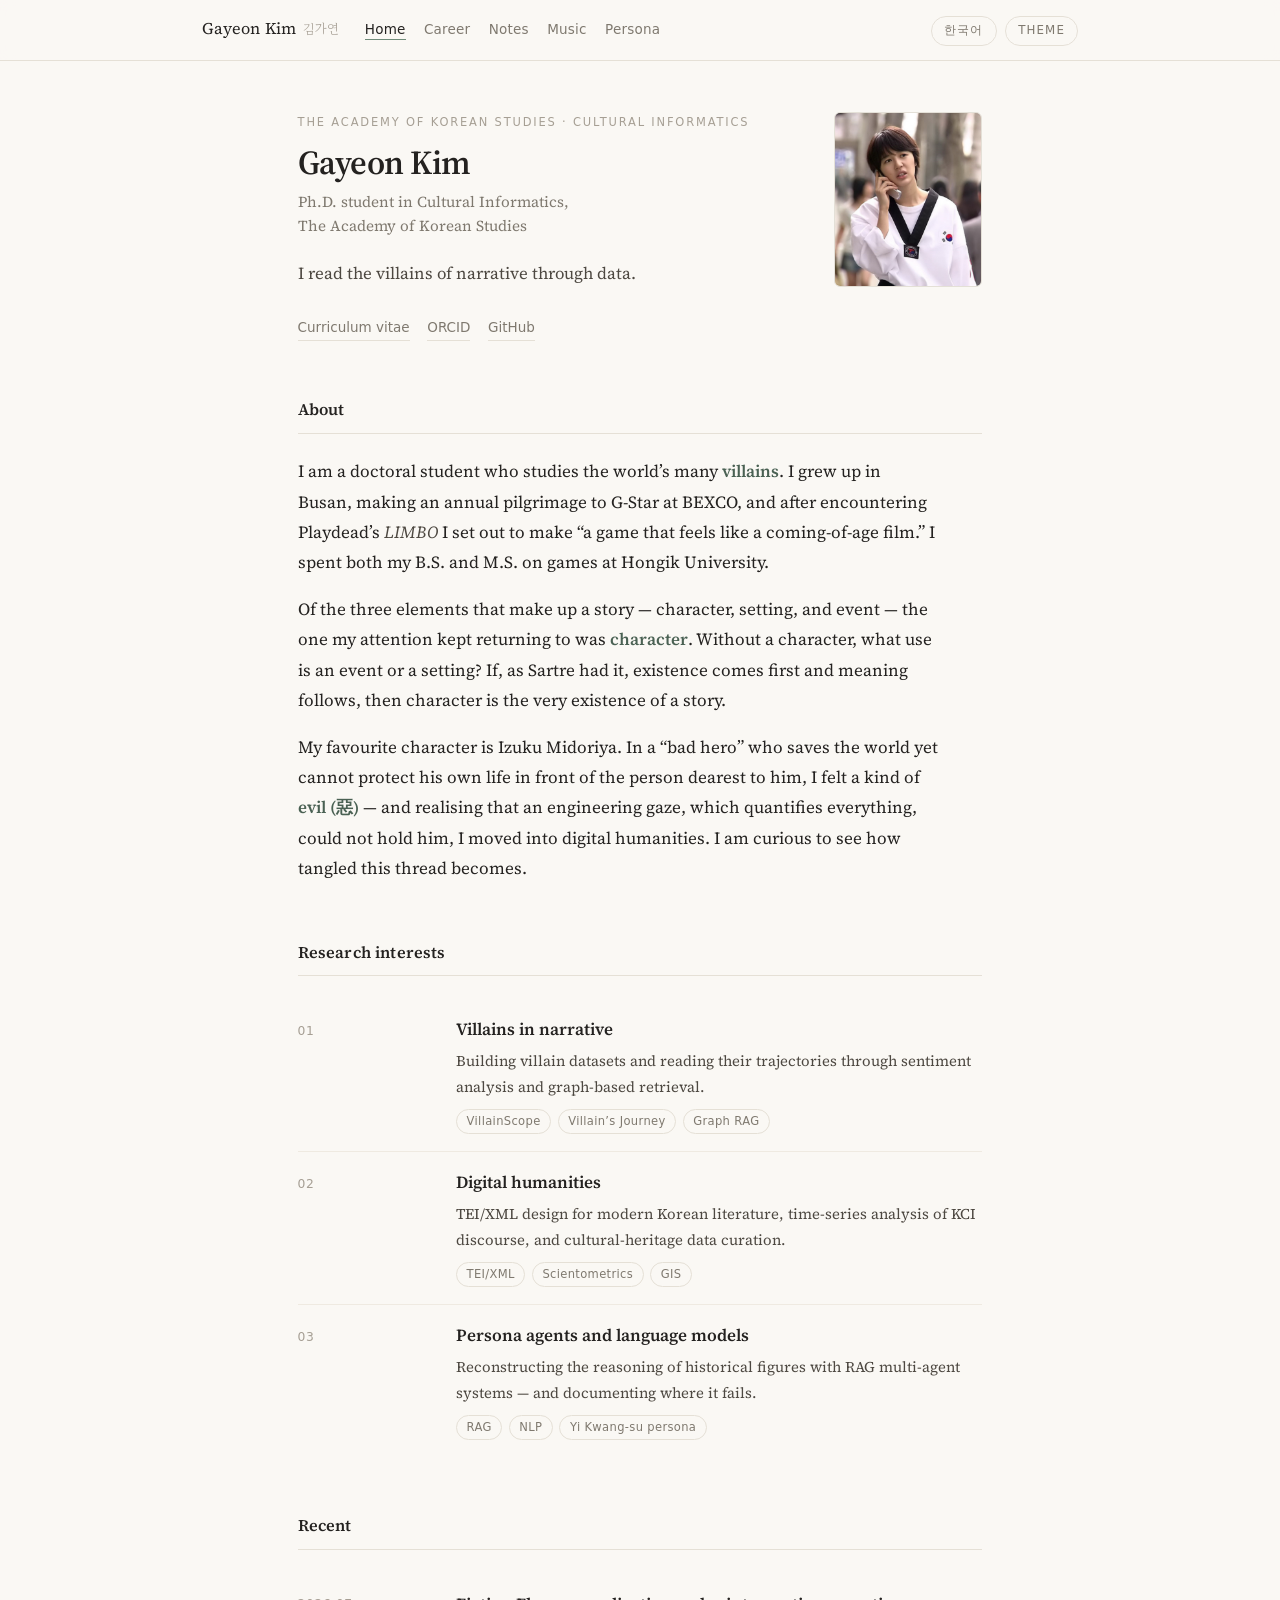
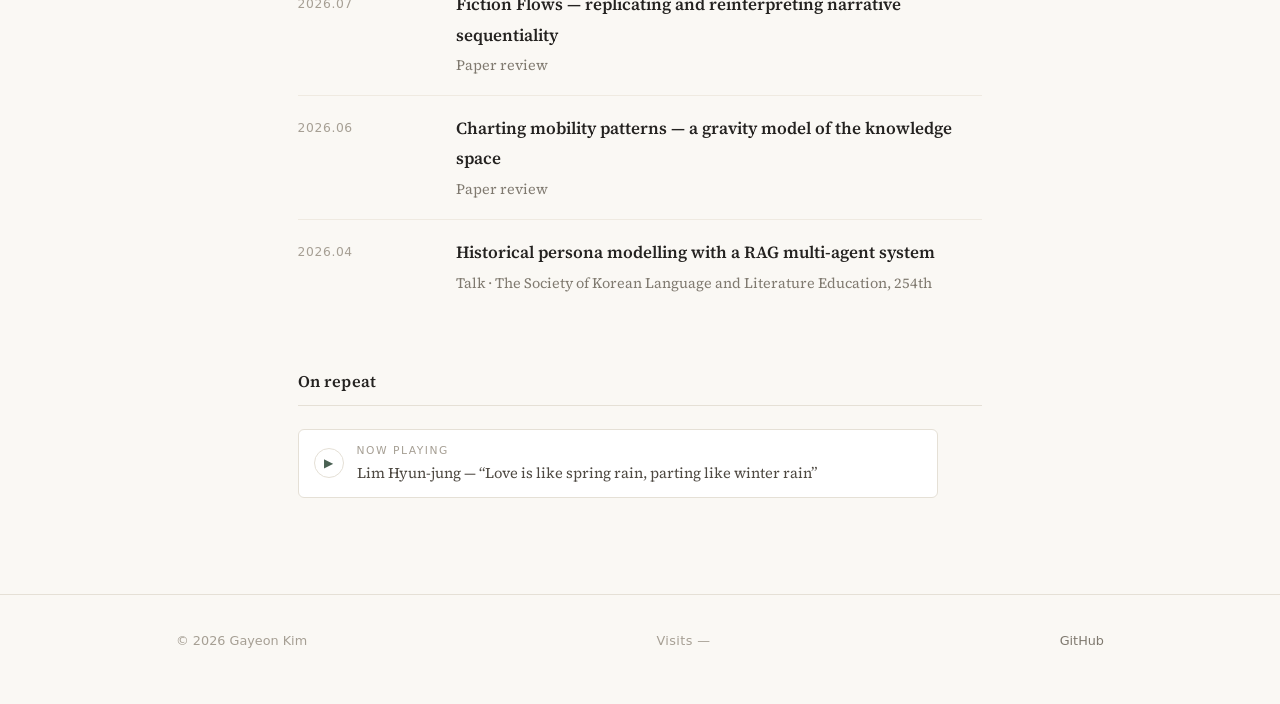
==== commit 50a8f552: "update" ====
--- a/index.html
+++ b/index.html
@@ -1,421 +1,266 @@
 <!DOCTYPE html>
-<html lang="ko">
+<html lang="en" data-lang="en"
+      data-title-ko="김가연 · eiloppang"
+      data-title-en="Gayeon Kim · eiloppang">
 <head>
   <meta charset="UTF-8" />
   <meta name="viewport" content="width=device-width, initial-scale=1.0" />
-  <title>가연이의 미니홈피 · eiloppang</title>
-  <link rel="icon" href="data:image/svg+xml,<svg xmlns='http://www.w3.org/2000/svg' viewBox='0 0 100 100'><text y='.9em' font-size='90'>🌿</text></svg>" />
-  <style>
-    @import url('https://fonts.googleapis.com/css2?family=Gowun+Batang:wght@400;700&family=Gamja+Flower&family=Poor+Story&display=swap');
-
-    :root{
-      --paper:#e7f2e2; --paper-dot:#d3e8d2; --win:#ffffff; --win-2:#f4fbf1;
-      --ink:#33413a; --ink-soft:#6b7d72; --ink-faint:#93a89a;
-      --g-dark:#4a7c59; --g-mid:#6fae81; --g-light:#a8d5ba; --g-pastel:#e8f5e9;
-      --line:#c7e2ce; --line-2:#e4f1e7;
-      --dotori:#c98a3c; --dotori-2:#eabf7f; --dotori-soft:#fbeed6; --dotori-ink:#8a5a1e;
-      --sky:#bfe3f5; --sky-2:#eaf7ff; --sun:#f4d06a; --tape:#ffe9a8;
-      --shadow:0 10px 30px rgba(74,124,89,.18); --shadow-sm:0 3px 10px rgba(74,124,89,.14);
-      --title-a:#9ad6a9; --title-b:#5f9f72;
-      --bevel-lt:#ffffff; --bevel-dk:#4a7c59; --led-bg:#241a0d; --led:#ffce67; --star:transparent;
-    }
-    @media (prefers-color-scheme: dark){ :root:not([data-theme]){
-        --paper:#101712; --paper-dot:#182219; --win:#1a241e; --win-2:#16201a;
-        --ink:#e8f1ea; --ink-soft:#9fb4a6; --ink-faint:#6d8578;
-        --g-dark:#8fd0a2; --g-mid:#6fae81; --g-light:#3c5a48; --g-pastel:#213029;
-        --line:#2f4139; --line-2:#26352d;
-        --dotori:#e6b06a; --dotori-2:#c98a3c; --dotori-soft:#33291c; --dotori-ink:#e6b06a;
-        --sky:#1c2b3d; --sky-2:#243350; --sun:#e9d38a; --tape:#4a3d1c;
-        --shadow:0 12px 34px rgba(0,0,0,.5); --shadow-sm:0 3px 12px rgba(0,0,0,.4);
-        --title-a:#2c4a39; --title-b:#1c2f24; --bevel-lt:#3a5545; --bevel-dk:#0d140f;
-        --led-bg:#0c0a06; --led:#ffce67; --star:#dfeeff;
-    }}
-    :root[data-theme="dark"]{
-        --paper:#101712; --paper-dot:#182219; --win:#1a241e; --win-2:#16201a;
-        --ink:#e8f1ea; --ink-soft:#9fb4a6; --ink-faint:#6d8578;
-        --g-dark:#8fd0a2; --g-mid:#6fae81; --g-light:#3c5a48; --g-pastel:#213029;
-        --line:#2f4139; --line-2:#26352d;
-        --dotori:#e6b06a; --dotori-2:#c98a3c; --dotori-soft:#33291c; --dotori-ink:#e6b06a;
-        --sky:#1c2b3d; --sky-2:#243350; --sun:#e9d38a; --tape:#4a3d1c;
-        --shadow:0 12px 34px rgba(0,0,0,.5); --shadow-sm:0 3px 12px rgba(0,0,0,.4);
-        --title-a:#2c4a39; --title-b:#1c2f24; --bevel-lt:#3a5545; --bevel-dk:#0d140f;
-        --led-bg:#0c0a06; --led:#ffce67; --star:#dfeeff;
-    }
-    :root[data-theme="light"]{
-        --paper:#e7f2e2; --paper-dot:#d3e8d2; --win:#ffffff; --win-2:#f4fbf1;
-        --ink:#33413a; --ink-soft:#6b7d72; --ink-faint:#93a89a;
-        --g-dark:#4a7c59; --g-mid:#6fae81; --g-light:#a8d5ba; --g-pastel:#e8f5e9;
-        --line:#c7e2ce; --line-2:#e4f1e7;
-        --dotori:#c98a3c; --dotori-2:#eabf7f; --dotori-soft:#fbeed6; --dotori-ink:#8a5a1e;
-        --sky:#bfe3f5; --sky-2:#eaf7ff; --sun:#f4d06a; --tape:#ffe9a8;
-        --title-a:#9ad6a9; --title-b:#5f9f72; --bevel-lt:#ffffff; --bevel-dk:#4a7c59;
-        --led-bg:#241a0d; --led:#ffce67; --star:transparent;
-    }
-
-    *{box-sizing:border-box}
-    body{
-      margin:0; color:var(--ink);
-      background:radial-gradient(var(--paper-dot) 1.4px, transparent 1.5px) 0 0/14px 14px, var(--paper);
-      font-family:'Gowun Batang',"Apple SD Gothic Neo","Malgun Gothic",system-ui,serif;
-      line-height:1.7; padding:22px 14px 40px; -webkit-font-smoothing:antialiased;
-    }
-    .mono{font-family:'Poor Story',"Courier New",monospace}
-    .cute{font-family:'Gamja Flower',"Apple SD Gothic Neo","Malgun Gothic",cursive}
-
-    .bevel{border:2px solid; border-color:var(--bevel-lt) var(--bevel-dk) var(--bevel-dk) var(--bevel-lt);
-      background:linear-gradient(180deg, var(--g-pastel), var(--g-light)); color:var(--g-dark);
-      border-radius:8px; padding:6px 13px; font-size:13px; cursor:pointer; font-family:inherit; display:inline-flex; gap:7px; align-items:center}
-    .bevel:active{border-color:var(--bevel-dk) var(--bevel-lt) var(--bevel-lt) var(--bevel-dk)}
-    .bevel:hover{filter:brightness(1.04)}
-
-    .win{max-width:900px; margin:0 auto; background:var(--win); border:3px solid var(--g-dark); border-radius:16px; overflow:hidden; box-shadow:var(--shadow)}
-    .titlebar{position:relative; display:flex; align-items:center; gap:12px; padding:10px 15px; color:#fff; flex-wrap:wrap; row-gap:7px;
-      background:linear-gradient(180deg, var(--title-a), var(--title-b)); border-bottom:2px solid var(--g-dark)}
-    .titlebar::after{content:""; position:absolute; left:0; right:0; top:0; height:45%; background:linear-gradient(180deg, rgba(255,255,255,.45), transparent); pointer-events:none}
-    .dots{display:flex; gap:6px; z-index:1}
-    .dots i{width:12px;height:12px;border-radius:50%;display:block; border:1px solid rgba(0,0,0,.15)}
-    .dots i:nth-child(1){background:#f6a689}.dots i:nth-child(2){background:#f6df8f}.dots i:nth-child(3){background:#a9e9b3}
-    .addr{font-size:15px; font-weight:700; z-index:1; text-shadow:0 1px 0 rgba(0,0,0,.18)}
-    .spk{z-index:1; color:#fff8; animation:tw 1.4s steps(2) infinite}
-    @keyframes tw{50%{opacity:.2}}
-    .led-wrap{margin-left:auto; display:flex; gap:6px; z-index:1}
-    .led{background:var(--led-bg); color:var(--led); border-radius:6px; padding:3px 8px; font-size:12px; letter-spacing:2px;
-      box-shadow:inset 0 2px 5px rgba(0,0,0,.65); font-variant-numeric:tabular-nums; border:1px solid rgba(0,0,0,.4)}
-    .led small{color:#fff9; letter-spacing:1px; margin-right:4px; font-size:9px}
-
-    .toolbar{display:flex; gap:8px; align-items:center; flex-wrap:wrap; padding:8px 14px; background:var(--win-2); border-bottom:2px solid var(--line)}
-    .toolbar .sp{flex:1}
-    .mini-btn{border:2px solid; border-color:var(--bevel-lt) var(--bevel-dk) var(--bevel-dk) var(--bevel-lt);
-      background:linear-gradient(180deg,#fff, var(--dotori-soft)); color:var(--dotori-ink); border-radius:7px; padding:4px 11px; font-size:12.5px; cursor:pointer; font-family:inherit; text-decoration:none}
-    .mini-btn:hover{filter:brightness(1.03)}
-    :root[data-theme="dark"] .mini-btn{background:linear-gradient(180deg,#2a3a30, #33291c)}
-
-    .body{display:grid; grid-template-columns:284px minmax(0,1fr)}
-    @media (max-width:760px){ .body{grid-template-columns:1fr} }
-    .main{min-width:0}
-    .side{background:var(--win-2); border-right:2px solid var(--line); padding:16px 15px 18px; display:flex; flex-direction:column; gap:13px; min-width:0}
-    @media (max-width:760px){ .side{border-right:none; border-bottom:2px solid var(--line)} }
-
-    .roomcard{border:2px solid var(--g-dark); border-radius:14px; overflow:hidden; background:linear-gradient(180deg,var(--sky-2),var(--win));
-      box-shadow:var(--shadow-sm); position:relative; display:grid; place-items:center; padding:18px 10px 22px; min-height:180px}
-    .roombg{position:absolute; inset:0; width:100%; height:100%; image-rendering:pixelated; opacity:.92}
-    .polaroid{position:relative; transform:rotate(-4deg); width:160px; background:#fff; padding:9px 9px 32px; border-radius:3px; box-shadow:0 7px 18px rgba(0,0,0,.3); border:1px solid #eadfce}
-    :root[data-theme="dark"] .polaroid{background:#ece5d7}
-    .polaroid .photo{width:142px; height:142px; object-fit:cover; border-radius:2px; display:block}
-    .polaroid .cap{position:absolute; bottom:8px; left:0; right:0; text-align:center; font-size:15px; color:#5b6b60}
-    .tape{position:absolute; width:56px; height:20px; background:var(--tape); opacity:.85; top:-9px; left:50%; transform:translateX(-50%) rotate(-3deg); box-shadow:0 1px 3px rgba(0,0,0,.15); z-index:1}
-
-    .mood{display:flex; align-items:center; gap:8px; justify-content:center; font-size:14px; color:var(--ink-soft); background:var(--g-pastel); border-radius:10px; padding:7px 10px; border:1px dashed var(--g-light)}
-    .mood b{color:var(--g-dark)}
-
-    .bgm{border:2px solid var(--line); border-radius:12px; padding:9px 11px; display:flex; align-items:center; gap:10px; background:var(--win)}
-    .play{flex:none; width:34px;height:34px;border-radius:50%; border:2px solid var(--bevel-dk); cursor:pointer; background:radial-gradient(circle at 30% 30%, var(--dotori-2), var(--dotori)); color:#3a2a12; font-size:13px; display:grid; place-items:center}
-    .bgm-meta{min-width:0; flex:1}
-    .bgm-meta .lbl{font-size:10px; letter-spacing:.16em; color:var(--dotori-ink); font-weight:700}
-    .bgm-meta .song{font-size:13px; white-space:nowrap; overflow:hidden; text-overflow:ellipsis; display:block; color:var(--ink)}
-    .eq{display:flex; gap:2px; align-items:flex-end; height:18px; flex:none}
-    .eq i{width:3px; background:var(--g-mid); border-radius:2px; height:5px}
-    .eq.on i{animation:eq .85s ease-in-out infinite}
-    .eq.on i:nth-child(2){animation-delay:.12s}.eq.on i:nth-child(3){animation-delay:.24s}.eq.on i:nth-child(4){animation-delay:.36s}
-    @keyframes eq{0%,100%{height:4px}50%{height:17px}}
-    .bgm-player{margin-top:-3px}
-    .bgm-player[hidden]{display:none}
-    .bgm-player iframe{width:100%; height:80px; border:0; border-radius:11px; display:block; box-shadow:var(--shadow-sm)}
-
-    .side-row{display:flex; gap:9px}
-    .chip{flex:1; border:2px solid var(--line); border-radius:10px; background:var(--win); padding:8px; text-align:center; font-size:12px; color:var(--ink-soft)}
-    .chip .em{font-size:16px; display:block}
-    .chip b{color:var(--dotori-ink); font-variant-numeric:tabular-nums}
-
-    .tabs{display:flex; gap:3px; padding:11px 13px 0; flex-wrap:wrap; background:var(--win)}
-    .tab{border:2px solid var(--line); border-bottom:none; background:var(--win-2); color:var(--ink-soft); border-radius:10px 10px 0 0;
-      padding:7px 14px; font-size:14px; cursor:pointer; font-family:inherit; position:relative; top:2px; text-decoration:none; display:inline-block}
-    .tab:hover{color:var(--g-dark)}
-    .tab[aria-selected="true"]{background:var(--win); color:var(--g-dark); font-weight:700; box-shadow:0 -3px 0 var(--g-mid) inset}
-    .panelwrap{border-top:2px solid var(--line); padding:20px 22px 24px; min-height:360px}
-    @media (max-width:760px){ .panelwrap{padding:18px 16px} }
-    .panel{display:none; animation:fade .28s ease}
-    .panel.on{display:block}
-    @keyframes fade{from{opacity:0; transform:translateY(6px)}to{opacity:1;transform:none}}
-
-    .marquee{overflow:hidden; border:2px solid var(--dotori-2); background:var(--dotori-soft); border-radius:10px; padding:6px 0; margin-bottom:12px}
-    .marquee div{white-space:nowrap; display:inline-block; padding-left:100%; color:var(--dotori-ink); font-size:14px; animation:mq 18s linear infinite}
-    @keyframes mq{to{transform:translateX(-100%)}}
-    .daemun{border:2px solid var(--g-mid); border-radius:14px; padding:16px 18px; background:linear-gradient(180deg,var(--g-pastel),var(--win)); box-shadow:var(--shadow-sm); margin-bottom:16px}
-    .daemun .q{font-size:24px; color:var(--g-dark); line-height:1.45; text-wrap:balance; margin:0}
-    .daemun .sig{margin:8px 0 0; font-size:13px; color:var(--ink-soft)}
-
-    .card{border:2px solid var(--line); border-radius:13px; padding:14px 15px; background:var(--win); box-shadow:var(--shadow-sm)}
-    .card h3{margin:0 0 10px; font-size:15px; color:var(--g-dark); display:flex; gap:7px; align-items:center}
-    .grid2{display:grid; grid-template-columns:1fr 1fr; gap:12px}
-    @media (max-width:560px){ .grid2{grid-template-columns:1fr} }
-
-    .feed{list-style:none; margin:0; padding:0; display:flex; flex-direction:column; gap:9px}
-    .feed li{display:flex; gap:11px; align-items:flex-start}
-    .feed .ic{flex:none; width:30px;height:30px;border-radius:9px; background:var(--g-pastel); display:grid; place-items:center; font-size:15px; border:1px solid var(--line)}
-    .feed .tt{font-size:14px; margin:0; color:var(--ink)}
-    .feed a.tt:hover{color:var(--g-dark); text-decoration:underline}
-    .feed .dd{font-size:11.5px; color:var(--ink-faint); margin:1px 0 0}
-    .new{display:inline-block; margin-left:5px; font-size:9.5px; font-weight:700; color:#fff; background:#e5734e; border-radius:4px; padding:1px 5px; vertical-align:middle; animation:blink 1s steps(2) infinite}
-    @keyframes blink{50%{opacity:.25}}
-
-    .profile-mini dl{display:grid; grid-template-columns:auto 1fr; gap:6px 12px; margin:0; font-size:13.5px}
-    .profile-mini dt{color:var(--ink-faint)} .profile-mini dd{margin:0}
-    .tags{display:flex; flex-wrap:wrap; gap:6px}
-    .t{font-size:12px; background:var(--g-pastel); color:var(--g-dark); border:1px solid var(--line); border-radius:999px; padding:3px 10px}
-    .t.amber{background:var(--dotori-soft); color:var(--dotori-ink); border-color:var(--dotori-2)}
-    .golinks{display:flex; flex-wrap:wrap; gap:8px; margin-top:14px}
-
-    .greet{font-size:22px; color:var(--g-dark); margin:0 0 4px; text-wrap:balance}
-    .sub{color:var(--ink-soft); font-size:13.5px; margin:0 0 16px}
-    .prose p{font-size:14.5px; margin:0 0 11px} .prose p:last-child{margin:0}
-    .hl{background:linear-gradient(transparent 60%, var(--dotori-soft) 60%); font-weight:600}
-    .gl{color:var(--g-dark); font-weight:600}
-
-    .gallery{display:grid; grid-template-columns:repeat(3,1fr); gap:11px}
-    @media (max-width:560px){ .gallery{grid-template-columns:repeat(2,1fr)} }
-    .frame{border:2px solid var(--line); border-radius:11px; overflow:hidden; background:var(--win); text-align:center; text-decoration:none; color:inherit; display:block}
-    .frame:hover{border-color:var(--g-mid)}
-    .frame .pic{height:74px; display:grid; place-items:center; font-size:28px; background:radial-gradient(120% 120% at 50% 20%, var(--g-pastel), var(--win))}
-    .frame .cap{font-size:11.5px; color:var(--ink-soft); padding:6px 5px; border-top:1px solid var(--line-2)}
-
-    .gb{display:flex; flex-direction:column; gap:11px}
-    .gb .entry{display:flex; gap:10px}
-    .gb .av{flex:none; width:34px;height:34px;border-radius:10px; display:grid; place-items:center; font-size:16px; background:var(--dotori-soft); border:1px solid var(--dotori-2)}
-    .gb .bub{flex:1; border:2px solid var(--line); border-radius:3px 13px 13px 13px; padding:8px 12px; background:var(--win-2)}
-    .gb .who{font-size:12px; color:var(--g-dark); font-weight:700}
-    .gb .msg{font-size:13.5px}
-    .gb .hint{font-size:12px; color:var(--ink-faint)}
-
-    .foot{max-width:900px; margin:15px auto 0; display:flex; gap:10px; align-items:center; justify-content:center; flex-wrap:wrap; color:var(--ink-faint); font-size:12px}
-    .banner{border:1px solid var(--g-dark); background:var(--led-bg); color:var(--led); font-size:10px; padding:4px 8px; border-radius:4px; letter-spacing:.04em}
-    a{color:var(--g-dark)}
-    :focus-visible{outline:2px solid var(--g-mid); outline-offset:2px; border-radius:6px}
-    @media (prefers-reduced-motion: reduce){ *{animation:none !important} }
-  </style>
+  <title>Gayeon Kim · eiloppang</title>
+  <meta name="description" content="Gayeon Kim (김가연) — Ph.D. student in Cultural Informatics at The Academy of Korean Studies. Villains in narrative, digital humanities, AI and NLP." />
+  <link rel="stylesheet" href="style.css" />
+  <link rel="icon" href="data:image/svg+xml,<svg xmlns='http://www.w3.org/2000/svg' viewBox='0 0 32 32'><rect width='32' height='32' rx='7' fill='%234a6153'/><text x='16' y='23' font-size='18' font-family='Georgia,serif' fill='%23faf8f4' text-anchor='middle'>g</text></svg>" />
+  <script src="site.js"></script>
 </head>
 <body>
 
-  <div class="win">
-    <div class="titlebar">
-      <div class="dots"><i></i><i></i><i></i></div>
-      <span class="spk">✦</span>
-      <span class="addr cute">eiloppang.com · 가연이의 미니홈피</span>
-      <span class="spk">✦</span>
-      <div class="led-wrap">
-        <span class="led mono"><small>TODAY</small><b id="ledToday">···</b></span>
-        <span class="led mono"><small>TOTAL</small><b id="ledTotal">·····</b></span>
+  <header class="site-header">
+    <div class="header-inner">
+      <a class="brand" href="index.html">Gayeon Kim<span class="brand-sub">김가연</span></a>
+      <ul class="nav">
+        <li><a href="index.html" class="active"><span data-lang-ko>홈</span><span data-lang-en>Home</span></a></li>
+        <li><a href="career.html"><span data-lang-ko>이력</span><span data-lang-en>Career</span></a></li>
+        <li><a href="study.html"><span data-lang-ko>노트</span><span data-lang-en>Notes</span></a></li>
+        <li><a href="music.html"><span data-lang-ko>음악</span><span data-lang-en>Music</span></a></li>
+        <li><a href="lgs_chat.html"><span data-lang-ko>페르소나</span><span data-lang-en>Persona</span></a></li>
+      </ul>
+      <div class="header-tools">
+        <button class="tool-btn" type="button" data-lang-btn aria-label="Switch to English">
+          <span data-lang-ko>ENG</span><span data-lang-en>한국어</span>
+        </button>
+        <button class="tool-btn" type="button" data-theme-btn aria-label="Toggle dark mode">
+          <span data-lang-ko>테마</span><span data-lang-en>Theme</span>
+        </button>
       </div>
     </div>
-
-    <div class="toolbar">
-      <button class="mini-btn" type="button" id="favBtn">★ 즐겨찾기</button>
-      <button class="mini-btn" type="button" id="waveBtn">🌊 파도타기</button>
-      <a class="mini-btn" href="career.html">💼 커리어</a>
-      <span class="sp"></span>
-      <span class="mono" style="font-size:11px;color:var(--ink-faint)">since 2026 ·˚ ༘ 🌿</span>
+  </header>
+
+  <main class="container">
+
+    <!-- ===== Intro ===== -->
+    <section class="intro">
+      <div>
+        <span class="eyebrow" data-lang-ko>한국학중앙연구원 · 인문정보학</span>
+        <span class="eyebrow" data-lang-en>The Academy of Korean Studies · Cultural Informatics</span>
+
+        <h1 class="intro-name"><span data-lang-ko>김가연</span><span data-lang-en>Gayeon Kim</span></h1>
+
+        <p class="intro-role">
+          <span data-lang-ko>한국학중앙연구원 한국학대학원 인문정보학 박사과정</span>
+          <span data-lang-en>Ph.D. student in Cultural Informatics,<br />The Academy of Korean Studies</span>
+        </p>
+
+        <p class="intro-line">
+          <span data-lang-ko>이야기 속 악인을 데이터로 읽습니다.</span>
+          <span data-lang-en>I read the villains of narrative through data.</span>
+        </p>
+
+        <div class="linkrow">
+          <a href="career.html"><span data-lang-ko>이력 보기</span><span data-lang-en>Curriculum vitae</span></a>
+          <a href="https://orcid.org/0009-0005-1231-6939" target="_blank" rel="noopener">ORCID</a>
+          <a href="https://github.com/eiloppang" target="_blank" rel="noopener">GitHub</a>
+        </div>
+      </div>
+      <img class="portrait" src="img/profile.jpg" alt="김가연 / Gayeon Kim" />
+    </section>
+
+    <!-- ===== About ===== -->
+    <section class="section">
+      <h2 class="section-title"><span data-lang-ko>소개</span><span data-lang-en>About</span></h2>
+
+      <div class="prose" data-lang-ko>
+        <p>세상의 다양한 <span class="mark">악인</span>을 연구하는 박사과정 김가연입니다. 부산에서 자라며 해마다 벡스코 지스타에 출석 도장을 찍었고, 플레이데드의 <em>LIMBO</em>를 마주친 뒤 “한 편의 청춘 영화 같은 게임”을 만드는 것을 목표로 삼았습니다. 그렇게 홍익대학교 게임학과에서 학사와 석사를 모두 게임으로 보냈습니다.</p>
+        <p>이야기를 이루는 세 요소인 캐릭터·배경·사건 가운데 제 눈길이 오래 머문 것은 <span class="mark">캐릭터</span>였습니다. 캐릭터가 없다면 사건도 배경도 무용지물이 아닐까요. 사르트르의 말처럼 존재가 먼저 있고서야 의미가 생긴다면, 캐릭터야말로 이야기의 실존 그 자체일 것입니다.</p>
+        <p>가장 좋아하는 캐릭터는 미도리야 이즈쿠입니다. 세상을 구하면서도 가장 소중한 사람 앞에서는 제 목숨을 지키지 못하는 “나쁜 영웅”에게서 일종의 <span class="mark">악(惡)</span>을 느꼈고, 모든 것을 수치화하는 공학의 시선만으로는 그를 담을 수 없다는 것을 깨달으며 디지털 인문학으로 옮겨 왔습니다. 제 실타래가 얼마나 꼬일지 지켜봐 주세요.</p>
+      </div>
+
+      <div class="prose" data-lang-en>
+        <p>I am a doctoral student who studies the world’s many <span class="mark">villains</span>. I grew up in Busan, making an annual pilgrimage to G-Star at BEXCO, and after encountering Playdead’s <em>LIMBO</em> I set out to make “a game that feels like a coming-of-age film.” I spent both my B.S. and M.S. on games at Hongik University.</p>
+        <p>Of the three elements that make up a story — character, setting, and event — the one my attention kept returning to was <span class="mark">character</span>. Without a character, what use is an event or a setting? If, as Sartre had it, existence comes first and meaning follows, then character is the very existence of a story.</p>
+        <p>My favourite character is Izuku Midoriya. In a “bad hero” who saves the world yet cannot protect his own life in front of the person dearest to him, I felt a kind of <span class="mark">evil (惡)</span> — and realising that an engineering gaze, which quantifies everything, could not hold him, I moved into digital humanities. I am curious to see how tangled this thread becomes.</p>
+      </div>
+    </section>
+
+    <!-- ===== Research interests ===== -->
+    <section class="section">
+      <h2 class="section-title"><span data-lang-ko>관심 분야</span><span data-lang-en>Research interests</span></h2>
+
+      <div class="entries">
+        <div class="entry">
+          <div class="entry-date">01</div>
+          <div>
+            <div class="entry-title"><span data-lang-ko>서사 속 악인</span><span data-lang-en>Villains in narrative</span></div>
+            <p class="entry-note">
+              <span data-lang-ko>악인 데이터셋을 구축하고, 감정 분석과 그래프 기반 검색으로 악인의 궤적을 읽습니다.</span>
+              <span data-lang-en>Building villain datasets and reading their trajectories through sentiment analysis and graph-based retrieval.</span>
+            </p>
+            <div class="tags">
+              <span class="tag">VillainScope</span>
+              <span class="tag"><span data-lang-ko>악인의 여정</span><span data-lang-en>Villain’s Journey</span></span>
+              <span class="tag">Graph RAG</span>
+            </div>
+          </div>
+        </div>
+
+        <div class="entry">
+          <div class="entry-date">02</div>
+          <div>
+            <div class="entry-title"><span data-lang-ko>디지털 인문학</span><span data-lang-en>Digital humanities</span></div>
+            <p class="entry-note">
+              <span data-lang-ko>한국 근현대 문학의 TEI/XML 설계, KCI 담론의 시계열 분석, 문화유산 데이터 구축.</span>
+              <span data-lang-en>TEI/XML design for modern Korean literature, time-series analysis of KCI discourse, and cultural-heritage data curation.</span>
+            </p>
+            <div class="tags">
+              <span class="tag">TEI/XML</span>
+              <span class="tag"><span data-lang-ko>계량 서지</span><span data-lang-en>Scientometrics</span></span>
+              <span class="tag">GIS</span>
+            </div>
+          </div>
+        </div>
+
+        <div class="entry">
+          <div class="entry-date">03</div>
+          <div>
+            <div class="entry-title"><span data-lang-ko>인물 페르소나와 언어 모델</span><span data-lang-en>Persona agents and language models</span></div>
+            <p class="entry-note">
+              <span data-lang-ko>역사적 인물의 사고 구조를 RAG 멀티 에이전트로 재현하고, 그 한계를 함께 기록합니다.</span>
+              <span data-lang-en>Reconstructing the reasoning of historical figures with RAG multi-agent systems — and documenting where it fails.</span>
+            </p>
+            <div class="tags">
+              <span class="tag">RAG</span>
+              <span class="tag">NLP</span>
+              <span class="tag"><span data-lang-ko>이광수 페르소나</span><span data-lang-en>Yi Kwang-su persona</span></span>
+            </div>
+          </div>
+        </div>
+      </div>
+    </section>
+
+    <!-- ===== Recent ===== -->
+    <section class="section">
+      <h2 class="section-title"><span data-lang-ko>최근 기록</span><span data-lang-en>Recent</span></h2>
+
+      <div class="entries">
+        <div class="entry">
+          <div class="entry-date">2026.07</div>
+          <div>
+            <a class="entry-title" href="study.html#paper-fiction">
+              <span data-lang-ko>Fiction Flows — 서사 sequentiality의 재현과 재해석</span>
+              <span data-lang-en>Fiction Flows — replicating and reinterpreting narrative sequentiality</span>
+            </a>
+            <p class="entry-meta"><span data-lang-ko>논문 리뷰</span><span data-lang-en>Paper review</span></p>
+          </div>
+        </div>
+
+        <div class="entry">
+          <div class="entry-date">2026.06</div>
+          <div>
+            <a class="entry-title" href="study.html#paper-charting">
+              <span data-lang-ko>Charting mobility patterns — 지식 공간의 중력 모델</span>
+              <span data-lang-en>Charting mobility patterns — a gravity model of the knowledge space</span>
+            </a>
+            <p class="entry-meta"><span data-lang-ko>논문 리뷰</span><span data-lang-en>Paper review</span></p>
+          </div>
+        </div>
+
+        <div class="entry">
+          <div class="entry-date">2026.04</div>
+          <div>
+            <a class="entry-title" href="career.html">
+              <span data-lang-ko>RAG 멀티 에이전트를 활용한 역사적 인물 페르소나 구현</span>
+              <span data-lang-en>Historical persona modelling with a RAG multi-agent system</span>
+            </a>
+            <p class="entry-meta"><span data-lang-ko>발표 · 한국어문교육연구회 254회</span><span data-lang-en>Talk · The Society of Korean Language and Literature Education, 254th</span></p>
+          </div>
+        </div>
+      </div>
+    </section>
+
+    <!-- ===== Now playing ===== -->
+    <section class="section">
+      <h2 class="section-title"><span data-lang-ko>요즘 듣는 곡</span><span data-lang-en>On repeat</span></h2>
+
+      <div class="nowplaying">
+        <button class="np-play" id="playBtn" type="button" aria-label="Play background music">▶</button>
+        <div class="np-meta">
+          <div class="np-label">Now playing</div>
+          <a class="np-song" href="music.html">
+            <span data-lang-ko>임현정 — 사랑은 봄비처럼… 이별은 겨울비처럼…</span>
+            <span data-lang-en>Lim Hyun-jung — “Love is like spring rain, parting like winter rain”</span>
+          </a>
+        </div>
+      </div>
+      <div id="bgmFrame" hidden><div id="ytBGM"></div></div>
+    </section>
+
+  </main>
+
+  <footer class="site-footer">
+    <div class="footer-inner">
+      <span>© 2026 <span data-lang-ko>김가연</span><span data-lang-en>Gayeon Kim</span></span>
+      <span class="visits">
+        <span data-lang-ko>방문 </span><span data-lang-en>Visits </span><span id="visitTotal">—</span>
+      </span>
+      <a href="https://github.com/eiloppang" target="_blank" rel="noopener">GitHub</a>
     </div>
-
-    <div class="body">
-      <!-- LEFT : mini room -->
-      <aside class="side">
-        <div class="roomcard">
-          <svg class="roombg" viewBox="0 0 296 210" preserveAspectRatio="xMidYMid slice" role="img" aria-label="미니룸 배경">
-            <rect x="0" y="0" width="296" height="210" fill="var(--win)"/>
-            <polygon points="0,22 296,22 296,150 0,150" fill="var(--g-pastel)"/>
-            <polygon points="0,150 296,150 296,210 0,210" fill="color-mix(in srgb, var(--g-light) 45%, var(--win))"/>
-            <line x1="0" y1="150" x2="296" y2="150" stroke="var(--line)" stroke-width="2"/>
-            <rect x="20" y="36" width="78" height="62" rx="6" fill="var(--sky)"/>
-            <circle cx="80" cy="58" r="10" fill="var(--sun)"/>
-            <circle cx="40" cy="72" r="7" fill="#fff" opacity=".85"/><circle cx="50" cy="72" r="9" fill="#fff" opacity=".85"/>
-            <circle cx="34" cy="50" r="1.5" fill="var(--star)"/><circle cx="60" cy="46" r="1.3" fill="var(--star)"/><circle cx="86" cy="82" r="1.4" fill="var(--star)"/>
-            <rect x="20" y="36" width="78" height="62" rx="6" fill="none" stroke="var(--line)" stroke-width="3"/>
-            <line x1="59" y1="36" x2="59" y2="98" stroke="var(--line)" stroke-width="3"/><line x1="20" y1="67" x2="98" y2="67" stroke="var(--line)" stroke-width="3"/>
-            <path d="M250 150 q-9 -26 3 -40 q4 15 5 19 q0 -25 11 -34 q5 19 1 29 q9 -13 17 -12 q-5 17 -19 26 Z" fill="var(--g-mid)"/>
-            <rect x="248" y="148" width="38" height="20" rx="4" fill="var(--dotori)"/>
-            <rect x="196" y="126" width="90" height="10" rx="3" fill="var(--dotori)"/>
-            <rect x="205" y="100" width="34" height="21" rx="2" fill="var(--g-dark)"/><rect x="209" y="104" width="26" height="13" rx="1" fill="var(--sky-2)"/>
-          </svg>
-          <div class="polaroid">
-            <div class="tape"></div>
-            <img class="photo" src="img/profile.jpg" alt="가연 프로필 사진" />
-            <div class="cap cute">aks 은차닝❤️</div>
-          </div>
-        </div>
-
-        <div class="mood">오늘의 기분 · <b>어떻게 하면 좀 더 잘할 수 있을지 연구 중</b> 🦹</div>
-
-        <div class="bgm">
-          <button class="play" id="playBtn" type="button" aria-label="BGM 재생/정지">▶</button>
-          <div class="bgm-meta">
-            <div class="lbl">MINI BGM ♪</div>
-            <a class="song" href="music.html">임현정 — 사랑은 봄비처럼…</a>
-          </div>
-          <div class="eq" id="eq"><i></i><i></i><i></i><i></i></div>
-        </div>
-        <div class="bgm-player" id="bgmPlayer" hidden><div id="ytBGM"></div></div>
-
-        <div class="side-row">
-          <div class="chip"><span class="em">🌰</span>도토리 <b>128</b></div>
-          <div class="chip"><span class="em">🤝</span>일촌 <b>42</b></div>
-        </div>
-      </aside>
-
-      <!-- RIGHT : tabs -->
-      <section class="main">
-        <div class="tabs" role="tablist" aria-label="미니홈피 메뉴">
-          <button class="tab" role="tab" aria-selected="true"  data-p="home">🏠 홈</button>
-          <button class="tab" role="tab" aria-selected="false" data-p="profile">🙋 프로필</button>
-          <a class="tab" href="study.html">📔 다이어리</a>
-          <a class="tab" href="music.html">🎵 뮤직</a>
-          <a class="tab" href="lgs_chat.html">💬 이광수</a>
-          <button class="tab" role="tab" aria-selected="false" data-p="guest">✍️ 방명록</button>
-        </div>
-
-        <div class="panelwrap">
-          <!-- HOME -->
-          <div class="panel on" id="home" role="tabpanel">
-            <div class="marquee"><div>🌿 어서와요, 가요니의 미니홈피에 놀러 온 걸 환영해요 · 발자국(방명록) 꼭 남기고 가기 · 오늘도 좋은 하루 ✦ 도토리 나눔 환영 🌰 · 파도 타고 놀러 가요 🌊</div></div>
-
-            <div class="daemun">
-              <p class="q cute">“내 안의 동만이는 정상영업 중”</p>
-              <p class="sig">— 가연 · 오늘의 한마디 · 기분 🦹 · 날씨 ☁️</p>
-            </div>
-
-            <div class="card" style="margin-bottom:14px">
-              <h3>🕑 최근 글 피드</h3>
-              <ul class="feed">
-                <li><span class="ic">📄</span><div><a class="tt" href="study.html#paper-fiction">Fiction Flows 리뷰 — 서사 sequentiality 재현·재해석</a><span class="new">NEW</span><p class="dd">다이어리 · 2026.07</p></div></li>
-                <li><span class="ic">📄</span><div><a class="tt" href="study.html#paper-charting">Charting mobility patterns — 지식 공간의 중력 모델</a><p class="dd">다이어리 · 2026.06</p></div></li>
-                <li><span class="ic">🎵</span><div><a class="tt" href="music.html">이 달의 노래 — 임현정 · 사랑은 봄비처럼…</a><p class="dd">뮤직 · 2026.07</p></div></li>
-              </ul>
-            </div>
-
-            <div class="grid2">
-              <div class="card profile-mini">
-                <h3>🪪 미니 프로필</h3>
-                <dl>
-                  <dt>이름</dt><dd>김가연 · eiloppang</dd>
-                  <dt>소속</dt><dd>한국학중앙연구원 인문정보학 박사</dd>
-                  <dt>한줄</dt><dd>그냥 열심히 사는 불안장애</dd>
-                </dl>
-              </div>
-              <div class="card">
-                <h3>🌱 관심 분야</h3>
-                <div class="tags">
-                  <span class="t">악인 연구</span><span class="t">챗봇 연구</span>
-                  <span class="t amber">디지털 인문학</span><span class="t">AI·NLP</span><span class="t">GIS</span>
-                </div>
-              </div>
-            </div>
-          </div>
-
-          <!-- PROFILE -->
-          <div class="panel" id="profile" role="tabpanel">
-            <h2 class="greet cute">🙋 자기소개</h2>
-            <p class="sub">대문엔 짧게, 긴 이야기는 여기에 접어뒀어요.</p>
-            <div class="card prose">
-              <p>안녕하세요, 세상의 다양한 <span class="hl">악인</span>을 연구하는 박사과정 김가연입니다. 부산 사람으로서 매년 벡스코 지스타에 출석 도장을 찍던 오타쿠였고, 플레이데드의 <span class="gl">LIMBO</span>와 마주친 뒤 “한 편의 청춘 영화 같은 게임”을 만드는 걸 목표로 삼았습니다. 그렇게 홍익대학교 게임학과에서 학·석사를 모두 게임으로 보냈지요.</p>
-              <p>이야기의 세 요소 캐릭터·배경·사건 중에서도 하필 <span class="hl">캐릭터</span>에 가장 눈길이 갔어요. 캐릭터가 없다면 사건도 배경도 무용지물 아닐까? 사르트르 말처럼 존재가 먼저 있고서야 의미가 생긴다면, 캐릭터야말로 이야기의 실존 그 자체일 테니까요.</p>
-              <p>가장 좋아하는 캐릭터는 미도리야 이즈쿠. 세상을 구하지만 가장 소중한 사람 앞에선 제 목숨을 못 지키는 “나쁜 영웅”에게서 일종의 <span class="hl">악(惡)</span>을 느꼈고, 모든 걸 수치화하는 공학의 시선만으로는 그를 담을 수 없다는 걸 깨달으며 <span class="gl">디지털 인문학</span>으로 왔습니다. 제 실타래가 얼마나 꼬일지 지켜봐 주세요.</p>
-            </div>
-            <div class="golinks">
-              <a class="bevel" href="career.html">📄 커리어 보러가기</a>
-              <a class="bevel" href="https://orcid.org/0009-0005-1231-6939" target="_blank" rel="noopener">🆔 ORCID</a>
-              <a class="bevel" href="https://github.com/eiloppang" target="_blank" rel="noopener">🐙 GitHub</a>
-            </div>
-          </div>
-
-          <!-- GUESTBOOK -->
-          <div class="panel" id="guest" role="tabpanel">
-            <h2 class="greet cute">✍️ 방명록</h2>
-            <p class="sub">놀러 왔으면 발자국 남기고 가요 (예시)</p>
-            <div class="gb">
-              <div class="entry"><div class="av">🐰</div><div class="bub"><div class="who">지연</div><div class="msg">미니홈피 넘 귀엽다 일촌추가!</div></div></div>
-              <div class="entry"><div class="av">🦊</div><div class="bub"><div class="who">동료 A</div><div class="msg">Fiction Flows 리뷰 잘 봤어요 👏</div></div></div>
-              <p class="hint">※ 지금은 예시예요. 실제로 글이 저장되는 방명록이 필요하면 알려주세요 (별도 연동).</p>
-            </div>
-          </div>
-        </div>
-      </section>
-    </div>
-  </div>
-
-  <div class="foot">
-    <button class="bevel" id="themeBtn" type="button">🌗 낮 / 밤</button>
-    <span class="banner mono">▶ Best viewed with 🌿 &amp; 도토리</span>
-    <span>© 2026 김가연(Gayeon Kim)</span>
-  </div>
+  </footer>
 
   <script>
-    // theme toggle (기억)
-    const root=document.documentElement;
-    try{ const sv=localStorage.getItem('mh-theme'); if(sv) root.setAttribute('data-theme',sv); }catch(e){}
-    document.getElementById('themeBtn').addEventListener('click',()=>{
-      const cur=root.getAttribute('data-theme')||(matchMedia('(prefers-color-scheme: dark)').matches?'dark':'light');
-      const nx=cur==='dark'?'light':'dark'; root.setAttribute('data-theme',nx);
-      try{ localStorage.setItem('mh-theme',nx); }catch(e){}
-    });
-
-    // tabs (버튼=패널 전환, a=페이지 이동)
-    const tabs=[...document.querySelectorAll('button.tab')];
-    tabs.forEach(t=>t.addEventListener('click',()=>{
-      tabs.forEach(x=>x.setAttribute('aria-selected', x===t));
-      document.querySelectorAll('.panel').forEach(p=>p.classList.toggle('on', p.id===t.dataset.p));
-    }));
-
-    // BGM (유튜브 IFrame API로 실제 재생)
-    const play=document.getElementById('playBtn'), eq=document.getElementById('eq'), bp=document.getElementById('bgmPlayer');
-    const BGM_VID='LmG1rPr5nbw'; let on=false, ytPlayer=null, apiReq=false;
-    function setOn(v){ on=v; play.textContent=on?'❚❚':'▶'; eq.classList.toggle('on',on); }
-    function makePlayer(){
-      ytPlayer=new YT.Player('ytBGM',{
-        width:'100%', height:'80', videoId:BGM_VID,
-        playerVars:{autoplay:1, rel:0, playsinline:1},
-        events:{
-          onReady:e=>e.target.playVideo(),
-          onStateChange:e=>{
-            if(e.data===YT.PlayerState.PLAYING) setOn(true);
-            else if(e.data===YT.PlayerState.PAUSED||e.data===YT.PlayerState.ENDED) setOn(false);
-          },
-          onError:()=>{ bp.innerHTML='<a class="mini-btn" href="https://youtu.be/'+BGM_VID+'" target="_blank" rel="noopener">▶ 유튜브에서 듣기</a>'; }
+    /* ---- background music (YouTube IFrame API, opt-in) ---- */
+    (function () {
+      var play = document.getElementById('playBtn');
+      var frame = document.getElementById('bgmFrame');
+      var VID = 'LmG1rPr5nbw';
+      var on = false, player = null, apiRequested = false;
+
+      function setOn(v) { on = v; play.textContent = on ? '❚❚' : '▶'; }
+
+      function makePlayer() {
+        player = new YT.Player('ytBGM', {
+          width: '100%', height: '80', videoId: VID,
+          playerVars: { autoplay: 1, rel: 0, playsinline: 1 },
+          events: {
+            onReady: function (e) { e.target.playVideo(); },
+            onStateChange: function (e) {
+              if (e.data === YT.PlayerState.PLAYING) setOn(true);
+              else if (e.data === YT.PlayerState.PAUSED || e.data === YT.PlayerState.ENDED) setOn(false);
+            },
+            onError: function () {
+              frame.innerHTML = '<a class="btn" href="https://youtu.be/' + VID + '" target="_blank" rel="noopener">YouTube</a>';
+            }
+          }
+        });
+      }
+
+      function ensureApi(cb) {
+        if (window.YT && window.YT.Player) return cb();
+        var prev = window.onYouTubeIframeAPIReady;
+        window.onYouTubeIframeAPIReady = function () { if (prev) prev(); cb(); };
+        if (!apiRequested) {
+          apiRequested = true;
+          var s = document.createElement('script');
+          s.src = 'https://www.youtube.com/iframe_api';
+          document.head.appendChild(s);
+        }
+      }
+
+      play.addEventListener('click', function () {
+        if (!on) {
+          frame.hidden = false; setOn(true);
+          if (player && player.playVideo) player.playVideo(); else ensureApi(makePlayer);
+        } else {
+          setOn(false);
+          if (player && player.pauseVideo) player.pauseVideo();
         }
       });
-    }
-    function ensureApi(cb){
-      if(window.YT&&window.YT.Player) return cb();
-      const prev=window.onYouTubeIframeAPIReady;
-      window.onYouTubeIframeAPIReady=function(){ if(prev)prev(); cb(); };
-      if(!apiReq){ apiReq=true; const s=document.createElement('script'); s.src='https://www.youtube.com/iframe_api'; document.head.appendChild(s); }
-    }
-    play.addEventListener('click',()=>{
-      if(!on){
-        bp.hidden=false; setOn(true);
-        if(ytPlayer&&ytPlayer.playVideo) ytPlayer.playVideo();
-        else ensureApi(makePlayer);
-      }else{
-        setOn(false);
-        if(ytPlayer&&ytPlayer.pauseVideo) ytPlayer.pauseVideo();
-      }
-    });
-
-    // 즐겨찾기 / 파도타기
-    document.getElementById('favBtn').addEventListener('click',()=>{ alert('Ctrl+D(⌘+D)로 즐겨찾기에 추가해 주세요! 🌿'); });
-    document.getElementById('waveBtn').addEventListener('click',()=>{ document.querySelector('button.tab[data-p="guest"]').click(); });
-
-    // 진짜 방문자 카운터 (Abacus · 가입 불필요)
-    (function(){
-      const NS='eiloppang', fmt=n=>String(n).replace(/\B(?=(\d{3})+(?!\d))/g,',');
-      const pad=(n,l)=>String(n).padStart(l,'0');
-      const now=new Date(); const day=''+now.getFullYear()+pad(now.getMonth()+1,2)+pad(now.getDate(),2);
-      const hit=k=>fetch('https://abacus.jasoncameron.dev/hit/'+NS+'/'+k).then(r=>{if(!r.ok)throw 0;return r.json();});
-      Promise.all([hit('home-total'), hit('home-'+day)]).then(([tot,tod])=>{
-        document.getElementById('ledTotal').textContent=fmt(tot.value);
-        document.getElementById('ledToday').textContent=pad(tod.value,3);
-      }).catch(()=>{
-        document.getElementById('ledTotal').textContent='—';
-        document.getElementById('ledToday').textContent='—';
-      });
+    })();
+
+    /* ---- visitor count (Abacus, no signup) ---- */
+    (function () {
+      var fmt = function (n) { return String(n).replace(/\B(?=(\d{3})+(?!\d))/g, ','); };
+      fetch('https://abacus.jasoncameron.dev/hit/eiloppang/home-total')
+        .then(function (r) { if (!r.ok) throw 0; return r.json(); })
+        .then(function (d) { document.getElementById('visitTotal').textContent = fmt(d.value); })
+        .catch(function () { document.getElementById('visitTotal').textContent = '—'; });
     })();
   </script>
 </body>
--- a/style.css
+++ b/style.css
@@ -0,0 +1,649 @@
+/* ============================================================
+   eiloppang.com — quiet personal site
+   Gayeon Kim (김가연)
+   ============================================================ */
+
+@import url('https://fonts.googleapis.com/css2?family=Gowun+Batang:wght@400;700&family=Source+Serif+4:opsz,wght@8..60,400;8..60,600&display=swap');
+
+/* ---------- tokens ---------- */
+:root {
+  --bg: #faf8f4;
+  --surface: #ffffff;
+  --surface-2: #f4f1ea;
+  --ink: #242220;
+  --ink-2: #4d4841;
+  --muted: #7f796f;
+  --faint: #a69f94;
+  --line: #e5e0d6;
+  --line-2: #efeae1;
+  --accent: #4a6153;
+  --accent-2: #6f8b79;
+  --accent-soft: #ecf1ec;
+
+  --serif: 'Source Serif 4', 'Gowun Batang', Georgia, 'Times New Roman', serif;
+  --sans: system-ui, -apple-system, 'Segoe UI', 'Apple SD Gothic Neo', 'Malgun Gothic', sans-serif;
+
+  --radius: 6px;
+  --measure: 40rem;
+  --page: 46rem;
+  --page-wide: 58rem;
+  --shadow: 0 1px 2px rgba(36, 34, 32, .04);
+}
+
+@media (prefers-color-scheme: dark) {
+  :root:not([data-theme]) {
+    --bg: #14130f;
+    --surface: #1a1915;
+    --surface-2: #211f1a;
+    --ink: #e9e5dd;
+    --ink-2: #c5c0b6;
+    --muted: #948d82;
+    --faint: #6f695f;
+    --line: #2d2a24;
+    --line-2: #232019;
+    --accent: #94b3a0;
+    --accent-2: #7d9c89;
+    --accent-soft: #1e241f;
+    --shadow: 0 1px 2px rgba(0, 0, 0, .3);
+  }
+}
+
+:root[data-theme="dark"] {
+  --bg: #14130f;
+  --surface: #1a1915;
+  --surface-2: #211f1a;
+  --ink: #e9e5dd;
+  --ink-2: #c5c0b6;
+  --muted: #948d82;
+  --faint: #6f695f;
+  --line: #2d2a24;
+  --line-2: #232019;
+  --accent: #94b3a0;
+  --accent-2: #7d9c89;
+  --accent-soft: #1e241f;
+  --shadow: 0 1px 2px rgba(0, 0, 0, .3);
+}
+
+/* ---------- reset ---------- */
+*, *::before, *::after { box-sizing: border-box; margin: 0; padding: 0; }
+
+html { scroll-behavior: smooth; }
+
+body {
+  background: var(--bg);
+  color: var(--ink);
+  font-family: var(--serif);
+  font-size: 17px;
+  line-height: 1.78;
+  min-height: 100vh;
+  -webkit-font-smoothing: antialiased;
+  text-rendering: optimizeLegibility;
+}
+
+a { color: var(--ink); text-decoration: none; }
+a:hover { color: var(--accent); }
+
+img { max-width: 100%; height: auto; }
+
+:focus-visible { outline: 2px solid var(--accent-2); outline-offset: 3px; border-radius: 3px; }
+
+::selection { background: var(--accent-soft); }
+
+/* ---------- language switching ---------- */
+:root[data-lang="ko"] [data-lang-en],
+:root[data-lang="en"] [data-lang-ko] { display: none !important; }
+
+/* ---------- header ---------- */
+.site-header {
+  border-bottom: 1px solid var(--line);
+  background: var(--bg);
+  background: color-mix(in srgb, var(--bg) 88%, transparent);
+  backdrop-filter: saturate(1.2) blur(8px);
+  position: sticky;
+  top: 0;
+  z-index: 50;
+}
+
+.header-inner {
+  max-width: var(--page-wide);
+  margin: 0 auto;
+  padding: 0.9rem 1.6rem;
+  display: flex;
+  align-items: baseline;
+  gap: 1.6rem;
+  flex-wrap: wrap;
+}
+
+.brand {
+  font-size: 1.02rem;
+  letter-spacing: .01em;
+  white-space: nowrap;
+}
+
+.brand .brand-sub {
+  color: var(--faint);
+  font-size: .82rem;
+  margin-left: .45rem;
+  letter-spacing: .02em;
+}
+
+.nav {
+  display: flex;
+  gap: 1.15rem;
+  list-style: none;
+  flex-wrap: wrap;
+  font-family: var(--sans);
+  font-size: .845rem;
+  letter-spacing: .015em;
+}
+
+.nav a { color: var(--muted); padding-bottom: 2px; }
+.nav a:hover { color: var(--ink); }
+.nav a.active { color: var(--ink); border-bottom: 1px solid var(--accent-2); }
+
+.header-tools { margin-left: auto; display: flex; gap: .5rem; align-items: center; }
+
+.tool-btn {
+  font-family: var(--sans);
+  font-size: .74rem;
+  letter-spacing: .09em;
+  text-transform: uppercase;
+  color: var(--muted);
+  background: transparent;
+  border: 1px solid var(--line);
+  border-radius: 999px;
+  padding: .28rem .78rem;
+  cursor: pointer;
+  transition: border-color .2s, color .2s;
+  line-height: 1.6;
+}
+
+.tool-btn:hover { color: var(--ink); border-color: var(--accent-2); }
+
+/* ---------- page scaffolding ---------- */
+.container { max-width: var(--page); margin: 0 auto; padding: 3.2rem 1.6rem 1rem; }
+.container-wide { max-width: var(--page-wide); margin: 0 auto; padding: 3.2rem 1.6rem 1rem; }
+
+.page-head { max-width: var(--page); margin: 0 auto; padding: 3.6rem 1.6rem 0; }
+.page-head.wide { max-width: var(--page-wide); }
+
+.page-title {
+  font-size: 1.85rem;
+  font-weight: 600;
+  letter-spacing: -.01em;
+  line-height: 1.3;
+}
+
+.page-sub {
+  color: var(--muted);
+  font-size: .96rem;
+  margin-top: .45rem;
+}
+
+.eyebrow {
+  font-family: var(--sans);
+  font-size: .715rem;
+  letter-spacing: .16em;
+  text-transform: uppercase;
+  color: var(--faint);
+  display: block;
+  margin-bottom: .55rem;
+}
+
+.section { margin-top: 3.4rem; }
+.section:first-of-type { margin-top: 0; }
+
+.section-title {
+  font-size: 1.02rem;
+  font-weight: 600;
+  letter-spacing: .01em;
+  color: var(--ink);
+  padding-bottom: .55rem;
+  margin-bottom: 1.4rem;
+  border-bottom: 1px solid var(--line);
+}
+
+.prose p { margin-bottom: 1.05rem; max-width: var(--measure); }
+.prose p:last-child { margin-bottom: 0; }
+.prose strong { font-weight: 600; }
+.prose em { color: var(--ink-2); }
+
+.lede {
+  font-size: 1.06rem;
+  color: var(--ink-2);
+  max-width: var(--measure);
+}
+
+.mark { color: var(--accent); font-weight: 600; }
+
+.hr { border: 0; border-top: 1px solid var(--line); margin: 3.2rem 0; }
+
+/* ---------- home: intro ---------- */
+.intro {
+  display: grid;
+  grid-template-columns: 1fr 148px;
+  gap: 2.4rem;
+  align-items: start;
+}
+
+.intro-name {
+  font-size: 2.1rem;
+  font-weight: 600;
+  letter-spacing: -.015em;
+  line-height: 1.2;
+}
+
+.intro-role {
+  color: var(--muted);
+  font-size: .95rem;
+  margin-top: .5rem;
+  line-height: 1.6;
+}
+
+.intro-line {
+  margin-top: 1.3rem;
+  font-size: 1.05rem;
+  color: var(--ink-2);
+  max-width: var(--measure);
+}
+
+.portrait {
+  width: 148px;
+  aspect-ratio: 1 / 1.18;
+  object-fit: cover;
+  border-radius: var(--radius);
+  filter: saturate(.88);
+  border: 1px solid var(--line);
+}
+
+@media (max-width: 640px) {
+  .intro { grid-template-columns: 1fr; gap: 1.6rem; }
+  .portrait { width: 118px; }
+}
+
+/* ---------- inline link row ---------- */
+.linkrow {
+  display: flex;
+  flex-wrap: wrap;
+  gap: 1.1rem;
+  margin-top: 1.6rem;
+  font-family: var(--sans);
+  font-size: .845rem;
+}
+
+.linkrow a {
+  color: var(--muted);
+  border-bottom: 1px solid var(--line);
+  padding-bottom: 1px;
+}
+
+.linkrow a:hover { color: var(--accent); border-color: var(--accent-2); }
+
+/* ---------- entry list (timeline replacement) ---------- */
+.entries { display: flex; flex-direction: column; }
+
+.entry {
+  display: grid;
+  grid-template-columns: 8.5rem 1fr;
+  gap: 1.4rem;
+  padding: 1.05rem 0;
+  border-bottom: 1px solid var(--line-2);
+}
+
+.entry:last-child { border-bottom: 0; }
+
+.entry-date {
+  font-family: var(--sans);
+  font-size: .77rem;
+  letter-spacing: .05em;
+  color: var(--faint);
+  padding-top: .32rem;
+  white-space: nowrap;
+}
+
+.entry-title { font-weight: 600; line-height: 1.55; }
+
+.entry-meta {
+  color: var(--muted);
+  font-size: .9rem;
+  margin-top: .2rem;
+}
+
+.entry-note {
+  color: var(--ink-2);
+  font-size: .93rem;
+  margin-top: .35rem;
+}
+
+@media (max-width: 620px) {
+  .entry { grid-template-columns: 1fr; gap: .3rem; }
+  .entry-date { padding-top: 0; }
+}
+
+/* ---------- tags ---------- */
+.tags { display: flex; flex-wrap: wrap; gap: .4rem; margin-top: .55rem; }
+
+.tag {
+  font-family: var(--sans);
+  font-size: .72rem;
+  letter-spacing: .03em;
+  color: var(--muted);
+  border: 1px solid var(--line);
+  border-radius: 999px;
+  padding: .1rem .6rem;
+  line-height: 1.7;
+}
+
+.tag.solid { background: var(--accent-soft); border-color: transparent; color: var(--accent); }
+
+/* ---------- table ---------- */
+.table { width: 100%; border-collapse: collapse; font-size: .92rem; }
+
+.table th {
+  text-align: left;
+  font-family: var(--sans);
+  font-size: .72rem;
+  letter-spacing: .12em;
+  text-transform: uppercase;
+  color: var(--faint);
+  font-weight: 500;
+  padding: 0 1rem .6rem 0;
+  border-bottom: 1px solid var(--line);
+}
+
+.table td {
+  padding: .9rem 1rem .9rem 0;
+  border-bottom: 1px solid var(--line-2);
+  vertical-align: top;
+  color: var(--ink-2);
+}
+
+.table td:first-child { color: var(--faint); font-family: var(--sans); font-size: .8rem; white-space: nowrap; }
+.table td strong { color: var(--ink); font-weight: 600; }
+
+@media (max-width: 620px) {
+  .table, .table tbody, .table tr, .table td { display: block; width: 100%; }
+  .table thead { display: none; }
+  .table tr { border-bottom: 1px solid var(--line); padding: .9rem 0; }
+  .table td { border: 0; padding: .1rem 0; }
+}
+
+/* ---------- notes / study cards ---------- */
+.note {
+  padding: 1.6rem 0 0;
+  border-top: 1px solid var(--line);
+  margin-top: 1.8rem;
+}
+
+.note:first-of-type { border-top: 0; margin-top: 0; padding-top: 0; }
+
+.note-head {
+  display: flex;
+  justify-content: space-between;
+  align-items: baseline;
+  gap: 1rem;
+  margin-bottom: .5rem;
+}
+
+.note-title { font-size: 1.12rem; font-weight: 600; line-height: 1.45; }
+
+.note-date {
+  font-family: var(--sans);
+  font-size: .77rem;
+  letter-spacing: .05em;
+  color: var(--faint);
+  white-space: nowrap;
+}
+
+.note-body { color: var(--ink-2); font-size: .96rem; }
+
+.note-body h3 {
+  font-size: .95rem;
+  font-weight: 600;
+  color: var(--ink);
+  margin: 2rem 0 .7rem;
+  padding-bottom: .35rem;
+  border-bottom: 1px solid var(--line-2);
+}
+
+.note-body h3:first-child { margin-top: 1.2rem; }
+.note-body p { margin-bottom: .85rem; }
+.note-body ul { margin: .5rem 0 1rem 1.15rem; }
+.note-body li { margin-bottom: .45rem; }
+.note-body code {
+  font-family: ui-monospace, 'SFMono-Regular', Consolas, monospace;
+  font-size: .85em;
+  background: var(--surface-2);
+  padding: .1rem .35rem;
+  border-radius: 3px;
+}
+
+.citation {
+  font-size: .84rem;
+  color: var(--muted);
+  border-left: 2px solid var(--line);
+  padding: .1rem 0 .1rem .9rem;
+  margin: .8rem 0 1.2rem;
+  line-height: 1.65;
+  word-break: break-word;
+}
+
+.aside-note {
+  font-size: .84rem;
+  color: var(--muted);
+  background: var(--surface-2);
+  border-radius: var(--radius);
+  padding: .8rem 1rem;
+  margin: .8rem 0 1.2rem;
+  line-height: 1.65;
+  word-break: break-word;
+}
+
+.figure { margin: 1.4rem 0 1.6rem; }
+
+.figure img {
+  display: block;
+  width: 100%;
+  border: 1px solid var(--line);
+  border-radius: var(--radius);
+  background: #fff;
+}
+
+.figure figcaption {
+  font-family: var(--sans);
+  font-size: .78rem;
+  color: var(--faint);
+  margin-top: .55rem;
+  line-height: 1.6;
+}
+
+.empty {
+  color: var(--faint);
+  font-size: .92rem;
+  border: 1px dashed var(--line);
+  border-radius: var(--radius);
+  padding: 2rem;
+  text-align: center;
+}
+
+/* ---------- paper deck ---------- */
+.deck { position: relative; }
+.slide { display: none; }
+.slide.active { display: block; }
+
+.deck-nav {
+  display: flex;
+  align-items: center;
+  justify-content: center;
+  gap: 1rem;
+  margin-top: 2.4rem;
+  padding-top: 1.4rem;
+  border-top: 1px solid var(--line);
+  flex-wrap: wrap;
+}
+
+.deck-btn {
+  font-family: var(--sans);
+  font-size: .8rem;
+  color: var(--muted);
+  background: transparent;
+  border: 1px solid var(--line);
+  border-radius: 999px;
+  padding: .32rem .9rem;
+  cursor: pointer;
+  transition: border-color .2s, color .2s;
+}
+
+.deck-btn:hover:not(:disabled) { color: var(--ink); border-color: var(--accent-2); }
+.deck-btn:disabled { opacity: .35; cursor: default; }
+
+.deck-dots { display: flex; gap: .45rem; align-items: center; }
+
+.deck-dot {
+  width: 6px; height: 6px;
+  border: 0; padding: 0;
+  border-radius: 50%;
+  background: var(--line);
+  cursor: pointer;
+  transition: background .2s;
+}
+
+.deck-dot:hover { background: var(--accent-2); }
+.deck-dot.active { background: var(--accent); }
+
+.deck-counter {
+  font-family: var(--sans);
+  font-size: .77rem;
+  letter-spacing: .06em;
+  color: var(--faint);
+}
+
+/* ---------- music ---------- */
+.track { padding: 2rem 0; border-top: 1px solid var(--line); }
+.track:first-of-type { border-top: 0; padding-top: 0; }
+
+.track-grid { display: grid; grid-template-columns: 1fr 1fr; gap: 1.8rem; align-items: start; }
+
+@media (max-width: 700px) { .track-grid { grid-template-columns: 1fr; gap: 1.2rem; } }
+
+.track-video {
+  position: relative;
+  width: 100%;
+  padding-bottom: 56.25%;
+  border-radius: var(--radius);
+  overflow: hidden;
+  background: #000;
+  border: 1px solid var(--line);
+}
+
+.track-video iframe { position: absolute; inset: 0; width: 100%; height: 100%; border: 0; }
+
+.track-title { font-size: 1.12rem; font-weight: 600; }
+.track-artist { color: var(--muted); font-size: .9rem; margin-top: .15rem; }
+
+.track-why {
+  margin-top: .9rem;
+  font-size: .94rem;
+  color: var(--ink-2);
+  border-left: 2px solid var(--line);
+  padding-left: .95rem;
+  line-height: 1.75;
+}
+
+/* ---------- now playing (home) ---------- */
+.nowplaying {
+  display: flex;
+  align-items: center;
+  gap: .8rem;
+  border: 1px solid var(--line);
+  border-radius: var(--radius);
+  padding: .7rem .95rem;
+  max-width: var(--measure);
+  background: var(--surface);
+}
+
+.np-play {
+  flex: none;
+  width: 30px; height: 30px;
+  border-radius: 50%;
+  border: 1px solid var(--line);
+  background: transparent;
+  color: var(--accent);
+  font-size: .72rem;
+  cursor: pointer;
+  display: grid;
+  place-items: center;
+  transition: border-color .2s, background .2s;
+}
+
+.np-play:hover { border-color: var(--accent-2); background: var(--accent-soft); }
+
+.np-meta { min-width: 0; }
+
+.np-label {
+  font-family: var(--sans);
+  font-size: .67rem;
+  letter-spacing: .14em;
+  text-transform: uppercase;
+  color: var(--faint);
+}
+
+.np-song {
+  font-size: .92rem;
+  display: block;
+  white-space: nowrap;
+  overflow: hidden;
+  text-overflow: ellipsis;
+  color: var(--ink-2);
+}
+
+.np-song:hover { color: var(--accent); }
+
+#bgmFrame { margin-top: .7rem; max-width: var(--measure); }
+#bgmFrame[hidden] { display: none; }
+#bgmFrame iframe { width: 100%; height: 80px; border: 0; border-radius: var(--radius); display: block; }
+
+/* ---------- buttons / footer ---------- */
+.actions { display: flex; gap: .8rem; flex-wrap: wrap; margin-top: 3rem; }
+
+.btn {
+  font-family: var(--sans);
+  font-size: .84rem;
+  color: var(--muted);
+  border: 1px solid var(--line);
+  border-radius: 999px;
+  padding: .45rem 1.1rem;
+  background: transparent;
+  transition: border-color .2s, color .2s;
+}
+
+.btn:hover { color: var(--ink); border-color: var(--accent-2); }
+.btn.primary { color: var(--accent); border-color: var(--accent-2); }
+
+.site-footer {
+  border-top: 1px solid var(--line);
+  margin-top: 5rem;
+  padding: 2.2rem 1.6rem 3.2rem;
+  font-family: var(--sans);
+  font-size: .8rem;
+  color: var(--faint);
+}
+
+.footer-inner {
+  max-width: var(--page-wide);
+  margin: 0 auto;
+  display: flex;
+  gap: 1rem;
+  justify-content: space-between;
+  flex-wrap: wrap;
+}
+
+.site-footer a { color: var(--muted); }
+.site-footer a:hover { color: var(--accent); }
+
+.visits { font-variant-numeric: tabular-nums; letter-spacing: .03em; }
+
+@media (prefers-reduced-motion: reduce) {
+  html { scroll-behavior: auto; }
+  * { animation: none !important; transition: none !important; }
+}
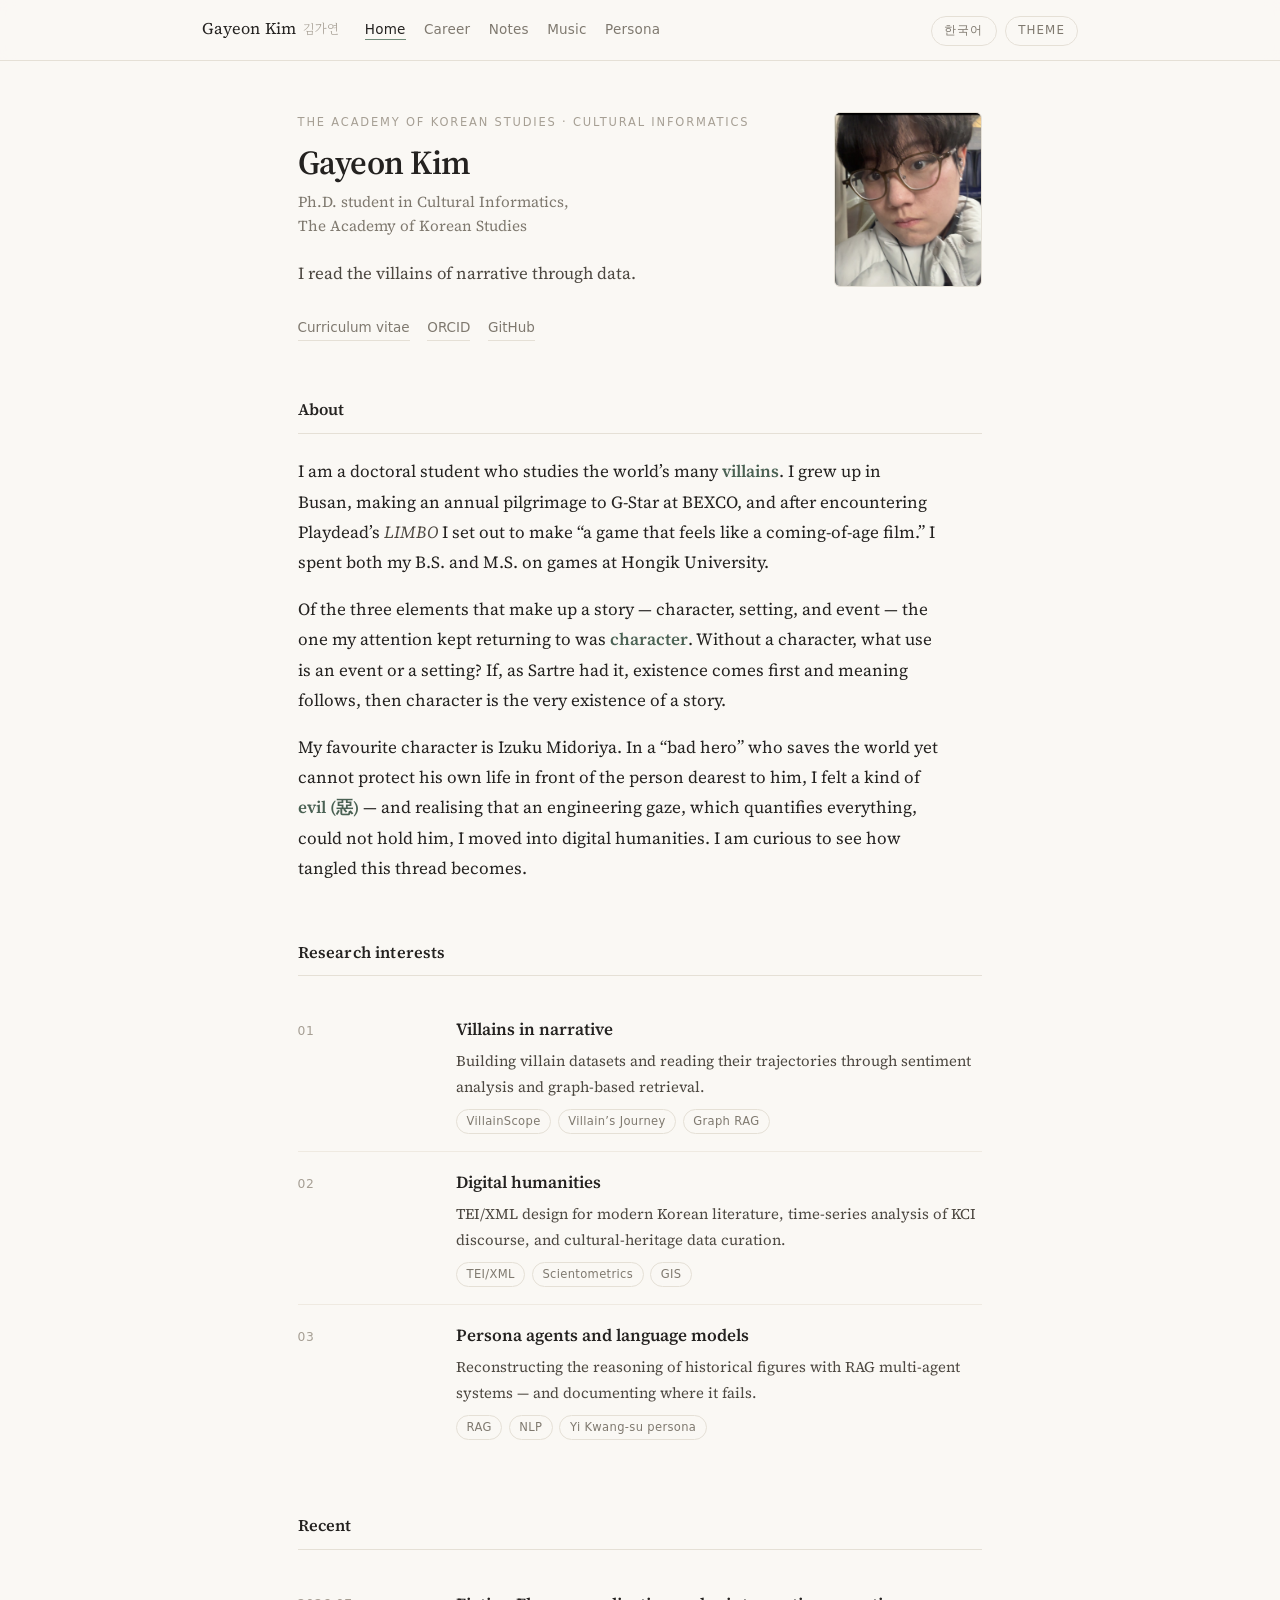
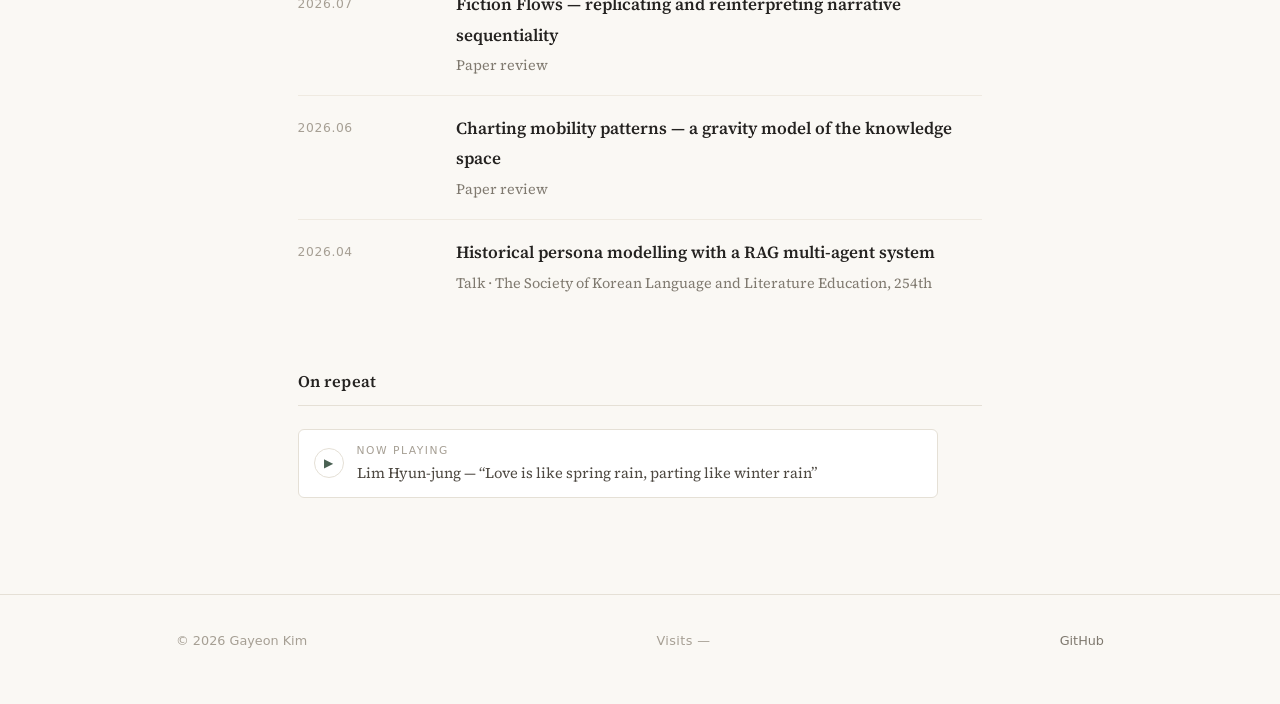
==== commit 77b2ade2: "update" ====
--- a/index.html
+++ b/index.html
@@ -60,7 +60,7 @@
           <a href="https://github.com/eiloppang" target="_blank" rel="noopener">GitHub</a>
         </div>
       </div>
-      <img class="portrait" src="img/profile.jpg" alt="김가연 / Gayeon Kim" />
+      <img class="portrait" src="img/profile.jpg?v=2" alt="김가연 / Gayeon Kim" />
     </section>
 
     <!-- ===== About ===== -->
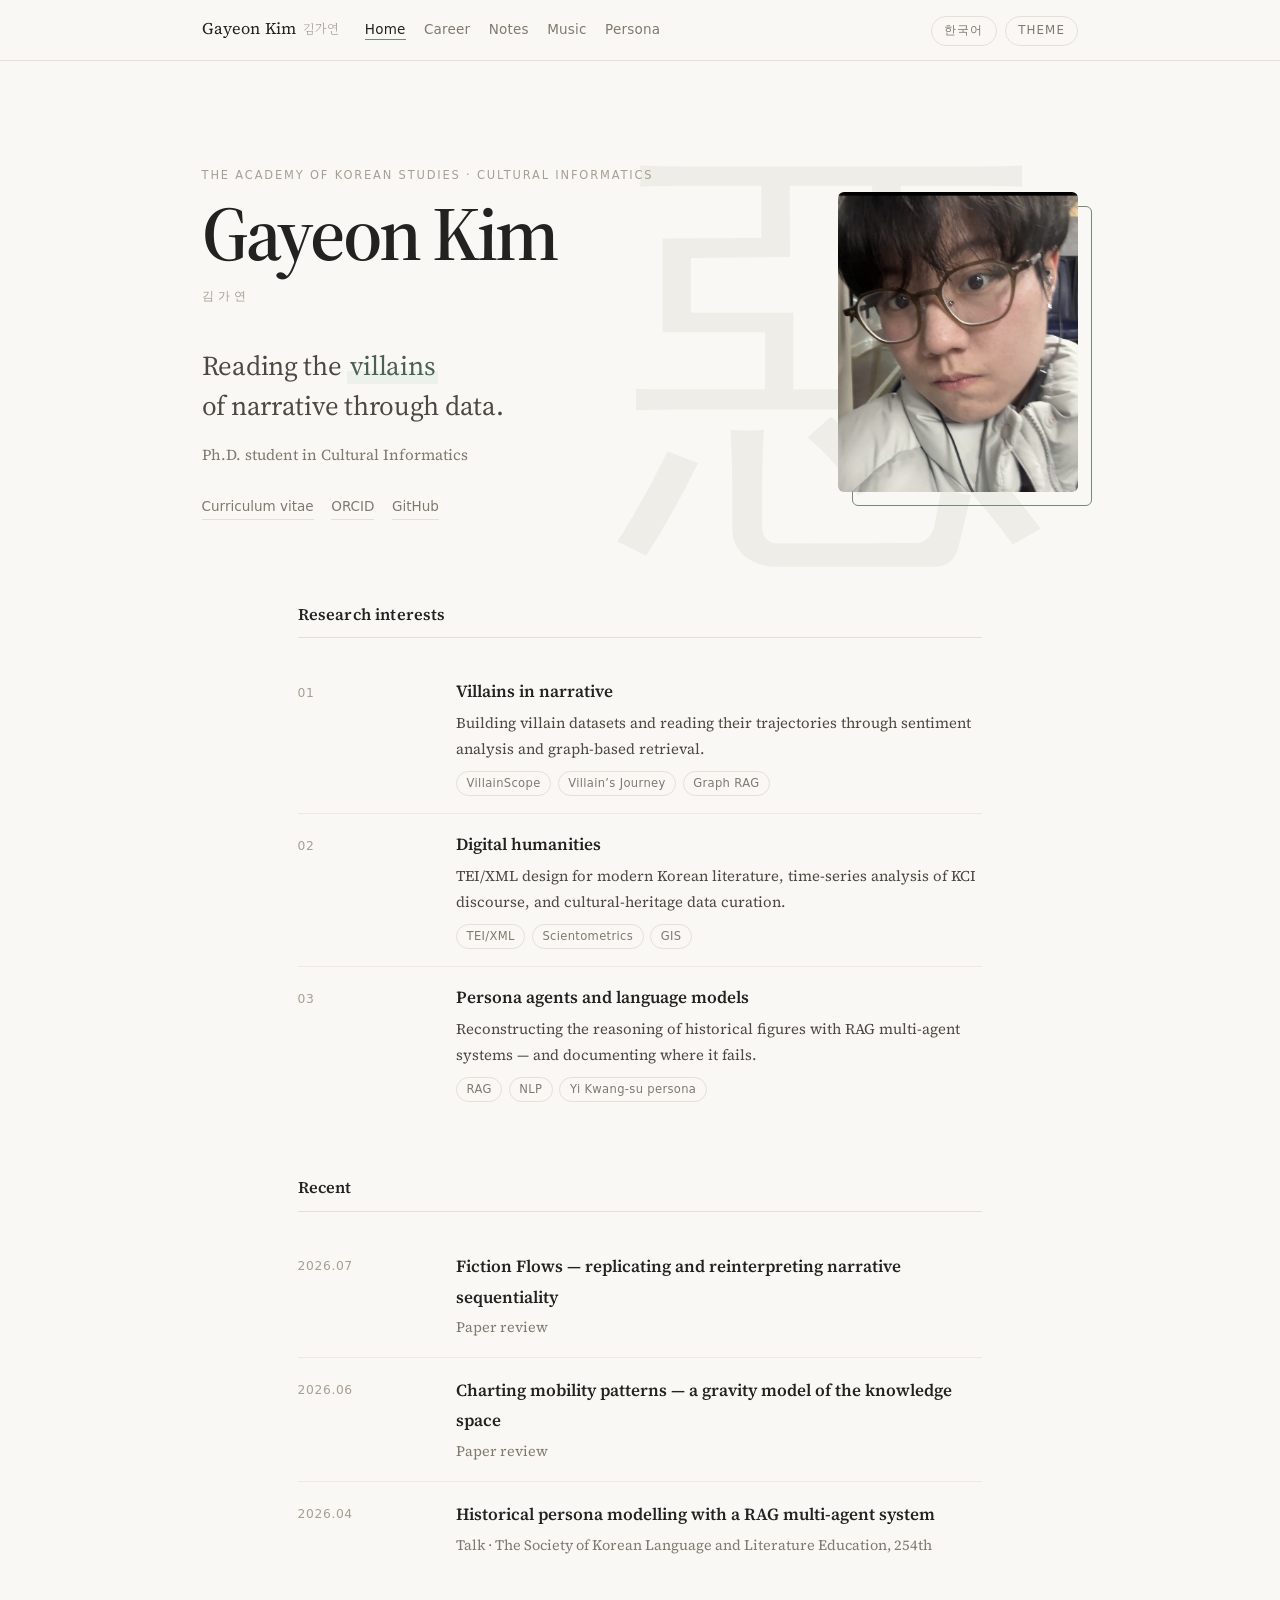
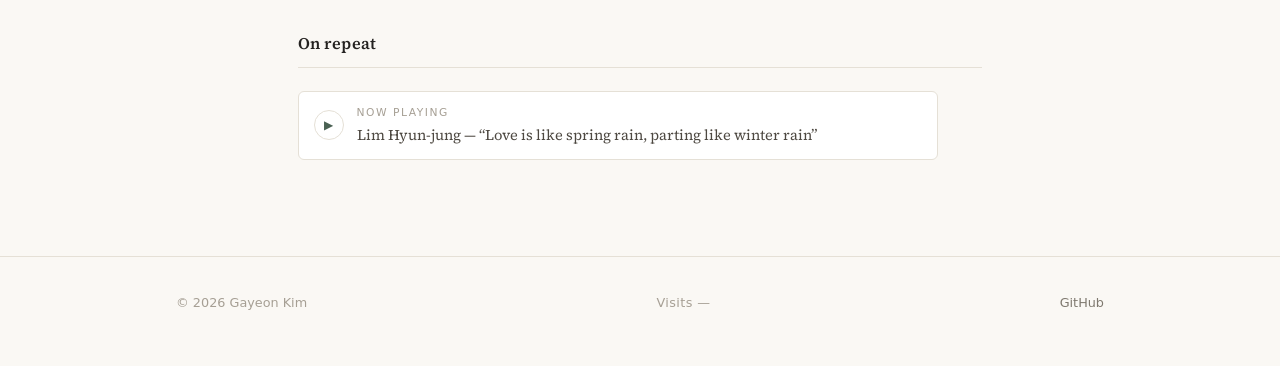
==== commit 324c9b12: "추가" ====
--- a/index.html
+++ b/index.html
@@ -34,51 +34,40 @@
     </div>
   </header>
 
+  <!-- ===== Hero ===== -->
+  <section class="hero">
+    <div class="hero-glyph" aria-hidden="true">惡</div>
+
+    <div class="hero-text">
+      <span class="eyebrow" data-lang-ko>한국학중앙연구원 · 인문정보학</span>
+      <span class="eyebrow" data-lang-en>The Academy of Korean Studies · Cultural Informatics</span>
+
+      <h1 class="hero-name"><span data-lang-ko>김가연</span><span data-lang-en>Gayeon Kim</span></h1>
+      <p class="hero-alt"><span data-lang-ko>Gayeon Kim</span><span data-lang-en>김가연</span></p>
+
+      <p class="hero-line">
+        <span data-lang-ko>이야기 속 <em>악인</em>을<br />데이터로 읽습니다.</span>
+        <span data-lang-en>Reading the <em>villains</em><br />of narrative through data.</span>
+      </p>
+
+      <p class="hero-role">
+        <span data-lang-ko>한국학대학원 인문정보학 박사과정</span>
+        <span data-lang-en>Ph.D. student in Cultural Informatics</span>
+      </p>
+
+      <div class="linkrow">
+        <a href="career.html"><span data-lang-ko>이력 보기</span><span data-lang-en>Curriculum vitae</span></a>
+        <a href="https://orcid.org/0009-0005-1231-6939" target="_blank" rel="noopener">ORCID</a>
+        <a href="https://github.com/eiloppang" target="_blank" rel="noopener">GitHub</a>
+      </div>
+    </div>
+
+    <figure class="hero-portrait">
+      <img src="img/profile.jpg?v=2" alt="김가연 / Gayeon Kim" />
+    </figure>
+  </section>
+
   <main class="container">
-
-    <!-- ===== Intro ===== -->
-    <section class="intro">
-      <div>
-        <span class="eyebrow" data-lang-ko>한국학중앙연구원 · 인문정보학</span>
-        <span class="eyebrow" data-lang-en>The Academy of Korean Studies · Cultural Informatics</span>
-
-        <h1 class="intro-name"><span data-lang-ko>김가연</span><span data-lang-en>Gayeon Kim</span></h1>
-
-        <p class="intro-role">
-          <span data-lang-ko>한국학중앙연구원 한국학대학원 인문정보학 박사과정</span>
-          <span data-lang-en>Ph.D. student in Cultural Informatics,<br />The Academy of Korean Studies</span>
-        </p>
-
-        <p class="intro-line">
-          <span data-lang-ko>이야기 속 악인을 데이터로 읽습니다.</span>
-          <span data-lang-en>I read the villains of narrative through data.</span>
-        </p>
-
-        <div class="linkrow">
-          <a href="career.html"><span data-lang-ko>이력 보기</span><span data-lang-en>Curriculum vitae</span></a>
-          <a href="https://orcid.org/0009-0005-1231-6939" target="_blank" rel="noopener">ORCID</a>
-          <a href="https://github.com/eiloppang" target="_blank" rel="noopener">GitHub</a>
-        </div>
-      </div>
-      <img class="portrait" src="img/profile.jpg?v=2" alt="김가연 / Gayeon Kim" />
-    </section>
-
-    <!-- ===== About ===== -->
-    <section class="section">
-      <h2 class="section-title"><span data-lang-ko>소개</span><span data-lang-en>About</span></h2>
-
-      <div class="prose" data-lang-ko>
-        <p>세상의 다양한 <span class="mark">악인</span>을 연구하는 박사과정 김가연입니다. 부산에서 자라며 해마다 벡스코 지스타에 출석 도장을 찍었고, 플레이데드의 <em>LIMBO</em>를 마주친 뒤 “한 편의 청춘 영화 같은 게임”을 만드는 것을 목표로 삼았습니다. 그렇게 홍익대학교 게임학과에서 학사와 석사를 모두 게임으로 보냈습니다.</p>
-        <p>이야기를 이루는 세 요소인 캐릭터·배경·사건 가운데 제 눈길이 오래 머문 것은 <span class="mark">캐릭터</span>였습니다. 캐릭터가 없다면 사건도 배경도 무용지물이 아닐까요. 사르트르의 말처럼 존재가 먼저 있고서야 의미가 생긴다면, 캐릭터야말로 이야기의 실존 그 자체일 것입니다.</p>
-        <p>가장 좋아하는 캐릭터는 미도리야 이즈쿠입니다. 세상을 구하면서도 가장 소중한 사람 앞에서는 제 목숨을 지키지 못하는 “나쁜 영웅”에게서 일종의 <span class="mark">악(惡)</span>을 느꼈고, 모든 것을 수치화하는 공학의 시선만으로는 그를 담을 수 없다는 것을 깨달으며 디지털 인문학으로 옮겨 왔습니다. 제 실타래가 얼마나 꼬일지 지켜봐 주세요.</p>
-      </div>
-
-      <div class="prose" data-lang-en>
-        <p>I am a doctoral student who studies the world’s many <span class="mark">villains</span>. I grew up in Busan, making an annual pilgrimage to G-Star at BEXCO, and after encountering Playdead’s <em>LIMBO</em> I set out to make “a game that feels like a coming-of-age film.” I spent both my B.S. and M.S. on games at Hongik University.</p>
-        <p>Of the three elements that make up a story — character, setting, and event — the one my attention kept returning to was <span class="mark">character</span>. Without a character, what use is an event or a setting? If, as Sartre had it, existence comes first and meaning follows, then character is the very existence of a story.</p>
-        <p>My favourite character is Izuku Midoriya. In a “bad hero” who saves the world yet cannot protect his own life in front of the person dearest to him, I felt a kind of <span class="mark">evil (惡)</span> — and realising that an engineering gaze, which quantifies everything, could not hold him, I moved into digital humanities. I am curious to see how tangled this thread becomes.</p>
-      </div>
-    </section>
 
     <!-- ===== Research interests ===== -->
     <section class="section">
--- a/style.css
+++ b/style.css
@@ -218,47 +218,134 @@
 
 .hr { border: 0; border-top: 1px solid var(--line); margin: 3.2rem 0; }
 
-/* ---------- home: intro ---------- */
-.intro {
+/* ---------- home: hero ---------- */
+.hero {
+  position: relative;
+  max-width: var(--page-wide);
+  margin: 0 auto;
+  padding: clamp(3rem, 9vw, 6.5rem) 1.6rem clamp(3rem, 7vw, 5rem);
   display: grid;
-  grid-template-columns: 1fr 148px;
-  gap: 2.4rem;
-  align-items: start;
-}
-
-.intro-name {
-  font-size: 2.1rem;
+  grid-template-columns: minmax(0, 1fr) clamp(170px, 24vw, 240px);
+  gap: clamp(2rem, 6vw, 4.5rem);
+  align-items: center;
+  overflow: hidden;
+}
+
+.hero-glyph {
+  position: absolute;
+  z-index: 0;
+  right: clamp(-2rem, 4vw, 6rem);
+  top: 50%;
+  transform: translateY(-52%);
+  font-family: 'Gowun Batang', serif;
+  font-size: clamp(15rem, 40vw, 27rem);
+  line-height: 1;
+  color: var(--accent);
+  opacity: .07;
+  pointer-events: none;
+  user-select: none;
+  animation: glyph-in 1.6s ease-out both;
+}
+
+.hero-text, .hero-portrait { position: relative; z-index: 1; }
+
+.hero-name {
+  font-size: clamp(2.7rem, 8vw, 4.8rem);
   font-weight: 600;
-  letter-spacing: -.015em;
-  line-height: 1.2;
-}
-
-.intro-role {
+  letter-spacing: -.035em;
+  line-height: 1.02;
+}
+
+.hero-alt {
+  font-family: var(--sans);
+  font-size: .78rem;
+  letter-spacing: .32em;
+  text-transform: uppercase;
+  color: var(--faint);
+  margin-top: .8rem;
+}
+
+.hero-line {
+  font-size: clamp(1.3rem, 2.8vw, 1.7rem);
+  line-height: 1.45;
+  letter-spacing: -.01em;
+  color: var(--ink-2);
+  margin-top: clamp(1.6rem, 4vw, 2.4rem);
+}
+
+.hero-line em {
+  font-style: normal;
+  color: var(--accent);
+  background: linear-gradient(transparent 64%, var(--accent-soft) 64%);
+  padding: 0 .08em;
+}
+
+.hero-role {
   color: var(--muted);
   font-size: .95rem;
-  margin-top: .5rem;
-  line-height: 1.6;
-}
-
-.intro-line {
-  margin-top: 1.3rem;
-  font-size: 1.05rem;
-  color: var(--ink-2);
-  max-width: var(--measure);
-}
-
-.portrait {
-  width: 148px;
-  aspect-ratio: 1 / 1.18;
+  margin-top: 1rem;
+}
+
+.hero-portrait { margin: 0; }
+
+.hero-portrait::before {
+  content: '';
+  position: absolute;
+  inset: 0;
+  border: 1px solid var(--accent-2);
+  border-radius: var(--radius);
+  transform: translate(14px, 14px);
+  transition: transform .5s cubic-bezier(.2, .7, .2, 1);
+}
+
+.hero-portrait img {
+  position: relative;
+  display: block;
+  width: 100%;
+  aspect-ratio: 4 / 5;
   object-fit: cover;
   border-radius: var(--radius);
-  filter: saturate(.88);
-  border: 1px solid var(--line);
-}
+  filter: saturate(.75) contrast(1.02);
+  transition: filter .5s;
+}
+
+.hero-portrait:hover::before { transform: translate(8px, 8px); }
+.hero-portrait:hover img { filter: none; }
+
+/* staggered entrance */
+.hero-text > * { animation: rise .9s cubic-bezier(.2, .7, .2, 1) both; }
+.hero-text > :nth-child(3) { animation-delay: .08s; }
+.hero-text > :nth-child(4) { animation-delay: .16s; }
+.hero-text > :nth-child(5) { animation-delay: .28s; }
+.hero-text > :nth-child(6) { animation-delay: .38s; }
+.hero-text > :nth-child(7) { animation-delay: .46s; }
+.hero-portrait { animation: rise 1.1s .2s cubic-bezier(.2, .7, .2, 1) both; }
+
+@keyframes rise {
+  from { opacity: 0; transform: translateY(14px); }
+  to { opacity: 1; transform: none; }
+}
+
+@keyframes glyph-in {
+  from { opacity: 0; }
+  to { opacity: .07; }
+}
+
+@media (max-width: 720px) {
+  .hero { grid-template-columns: 1fr; gap: 2.2rem; }
+  .hero-portrait { order: -1; width: 136px; }
+  .hero-portrait::before { transform: translate(9px, 9px); }
+  .hero-glyph { top: 1.5rem; right: -1.5rem; transform: none; font-size: 16rem; }
+}
+
+/* home: hero sits above the container, so the first section needs no extra gap */
+.hero + .container { padding-top: 0; }
 
 @media (max-width: 640px) {
-  .intro { grid-template-columns: 1fr; gap: 1.6rem; }
-  .portrait { width: 118px; }
+  .header-inner { gap: .55rem 1rem; padding: .75rem 1.25rem; }
+  .nav { order: 3; width: 100%; flex-wrap: nowrap; overflow-x: auto; scrollbar-width: none; }
+  .nav::-webkit-scrollbar { display: none; }
+  .nav li { flex: none; }
 }
 
 /* ---------- inline link row ---------- */
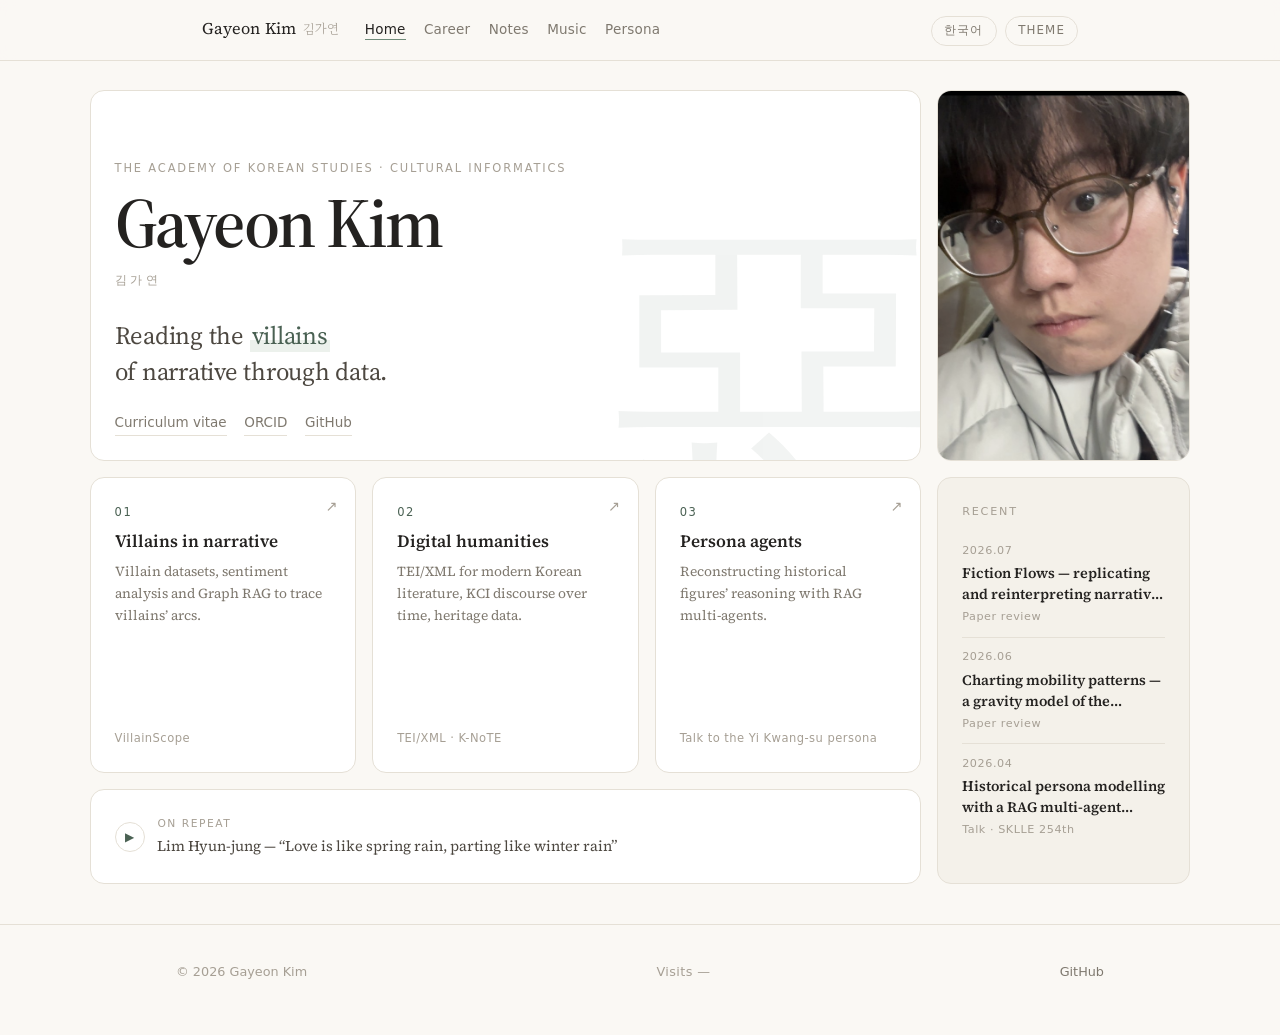
==== commit c039f1e9: "업데이트" ====
--- a/index.html
+++ b/index.html
@@ -11,7 +11,7 @@
   <link rel="icon" href="data:image/svg+xml,<svg xmlns='http://www.w3.org/2000/svg' viewBox='0 0 32 32'><rect width='32' height='32' rx='7' fill='%234a6153'/><text x='16' y='23' font-size='18' font-family='Georgia,serif' fill='%23faf8f4' text-anchor='middle'>g</text></svg>" />
   <script src="site.js"></script>
 </head>
-<body>
+<body class="home">
 
   <header class="site-header">
     <div class="header-inner">
@@ -34,144 +34,103 @@
     </div>
   </header>
 
-  <!-- ===== Hero ===== -->
-  <section class="hero">
-    <div class="hero-glyph" aria-hidden="true">惡</div>
-
-    <div class="hero-text">
-      <span class="eyebrow" data-lang-ko>한국학중앙연구원 · 인문정보학</span>
-      <span class="eyebrow" data-lang-en>The Academy of Korean Studies · Cultural Informatics</span>
-
-      <h1 class="hero-name"><span data-lang-ko>김가연</span><span data-lang-en>Gayeon Kim</span></h1>
-      <p class="hero-alt"><span data-lang-ko>Gayeon Kim</span><span data-lang-en>김가연</span></p>
-
-      <p class="hero-line">
-        <span data-lang-ko>이야기 속 <em>악인</em>을<br />데이터로 읽습니다.</span>
-        <span data-lang-en>Reading the <em>villains</em><br />of narrative through data.</span>
-      </p>
-
-      <p class="hero-role">
-        <span data-lang-ko>한국학대학원 인문정보학 박사과정</span>
-        <span data-lang-en>Ph.D. student in Cultural Informatics</span>
-      </p>
-
-      <div class="linkrow">
-        <a href="career.html"><span data-lang-ko>이력 보기</span><span data-lang-en>Curriculum vitae</span></a>
-        <a href="https://orcid.org/0009-0005-1231-6939" target="_blank" rel="noopener">ORCID</a>
-        <a href="https://github.com/eiloppang" target="_blank" rel="noopener">GitHub</a>
-      </div>
-    </div>
-
-    <figure class="hero-portrait">
-      <img src="img/profile.jpg?v=2" alt="김가연 / Gayeon Kim" />
-    </figure>
-  </section>
-
-  <main class="container">
-
-    <!-- ===== Research interests ===== -->
-    <section class="section">
-      <h2 class="section-title"><span data-lang-ko>관심 분야</span><span data-lang-en>Research interests</span></h2>
-
-      <div class="entries">
-        <div class="entry">
-          <div class="entry-date">01</div>
-          <div>
-            <div class="entry-title"><span data-lang-ko>서사 속 악인</span><span data-lang-en>Villains in narrative</span></div>
-            <p class="entry-note">
-              <span data-lang-ko>악인 데이터셋을 구축하고, 감정 분석과 그래프 기반 검색으로 악인의 궤적을 읽습니다.</span>
-              <span data-lang-en>Building villain datasets and reading their trajectories through sentiment analysis and graph-based retrieval.</span>
-            </p>
-            <div class="tags">
-              <span class="tag">VillainScope</span>
-              <span class="tag"><span data-lang-ko>악인의 여정</span><span data-lang-en>Villain’s Journey</span></span>
-              <span class="tag">Graph RAG</span>
-            </div>
-          </div>
-        </div>
-
-        <div class="entry">
-          <div class="entry-date">02</div>
-          <div>
-            <div class="entry-title"><span data-lang-ko>디지털 인문학</span><span data-lang-en>Digital humanities</span></div>
-            <p class="entry-note">
-              <span data-lang-ko>한국 근현대 문학의 TEI/XML 설계, KCI 담론의 시계열 분석, 문화유산 데이터 구축.</span>
-              <span data-lang-en>TEI/XML design for modern Korean literature, time-series analysis of KCI discourse, and cultural-heritage data curation.</span>
-            </p>
-            <div class="tags">
-              <span class="tag">TEI/XML</span>
-              <span class="tag"><span data-lang-ko>계량 서지</span><span data-lang-en>Scientometrics</span></span>
-              <span class="tag">GIS</span>
-            </div>
-          </div>
-        </div>
-
-        <div class="entry">
-          <div class="entry-date">03</div>
-          <div>
-            <div class="entry-title"><span data-lang-ko>인물 페르소나와 언어 모델</span><span data-lang-en>Persona agents and language models</span></div>
-            <p class="entry-note">
-              <span data-lang-ko>역사적 인물의 사고 구조를 RAG 멀티 에이전트로 재현하고, 그 한계를 함께 기록합니다.</span>
-              <span data-lang-en>Reconstructing the reasoning of historical figures with RAG multi-agent systems — and documenting where it fails.</span>
-            </p>
-            <div class="tags">
-              <span class="tag">RAG</span>
-              <span class="tag">NLP</span>
-              <span class="tag"><span data-lang-ko>이광수 페르소나</span><span data-lang-en>Yi Kwang-su persona</span></span>
-            </div>
-          </div>
+  <main class="bento">
+
+    <!-- ===== Hero ===== -->
+    <section class="tile tile-hero">
+      <div class="hero-glyph" aria-hidden="true">惡</div>
+      <div class="hero-text">
+        <span class="eyebrow" data-lang-ko>한국학중앙연구원 · 인문정보학</span>
+        <span class="eyebrow" data-lang-en>The Academy of Korean Studies · Cultural Informatics</span>
+
+        <h1 class="hero-name"><span data-lang-ko>김가연</span><span data-lang-en>Gayeon Kim</span></h1>
+        <p class="hero-alt"><span data-lang-ko>Gayeon Kim</span><span data-lang-en>김가연</span></p>
+
+        <p class="hero-line">
+          <span data-lang-ko>이야기 속 <em>악인</em>을<br />데이터로 읽습니다.</span>
+          <span data-lang-en>Reading the <em>villains</em><br />of narrative through data.</span>
+        </p>
+
+        <div class="linkrow">
+          <a href="career.html"><span data-lang-ko>이력 보기</span><span data-lang-en>Curriculum vitae</span></a>
+          <a href="https://orcid.org/0009-0005-1231-6939" target="_blank" rel="noopener">ORCID</a>
+          <a href="https://github.com/eiloppang" target="_blank" rel="noopener">GitHub</a>
         </div>
       </div>
     </section>
 
+    <figure class="tile tile-photo">
+      <img src="img/profile.jpg?v=2" alt="김가연 / Gayeon Kim" />
+    </figure>
+
+    <!-- ===== Research interests ===== -->
+    <a class="tile tile-topic" href="https://github.com/eiloppang/VillainScope_project" target="_blank" rel="noopener">
+      <span class="tile-num">01</span>
+      <h2 class="tile-title"><span data-lang-ko>서사 속 악인</span><span data-lang-en>Villains in narrative</span></h2>
+      <p class="tile-note">
+        <span data-lang-ko>악인 데이터셋과 감정 분석, Graph RAG로 악인의 궤적을 읽습니다.</span>
+        <span data-lang-en>Villain datasets, sentiment analysis and Graph RAG to trace villains’ arcs.</span>
+      </p>
+      <span class="tile-tag">VillainScope</span>
+    </a>
+
+    <a class="tile tile-topic" href="career.html">
+      <span class="tile-num">02</span>
+      <h2 class="tile-title"><span data-lang-ko>디지털 인문학</span><span data-lang-en>Digital humanities</span></h2>
+      <p class="tile-note">
+        <span data-lang-ko>근현대 문학 TEI/XML, KCI 담론의 시계열 분석, 문화유산 데이터.</span>
+        <span data-lang-en>TEI/XML for modern Korean literature, KCI discourse over time, heritage data.</span>
+      </p>
+      <span class="tile-tag">TEI/XML · K-NoTE</span>
+    </a>
+
+    <a class="tile tile-topic" href="lgs_chat.html">
+      <span class="tile-num">03</span>
+      <h2 class="tile-title"><span data-lang-ko>인물 페르소나</span><span data-lang-en>Persona agents</span></h2>
+      <p class="tile-note">
+        <span data-lang-ko>역사적 인물의 사고 구조를 RAG 멀티 에이전트로 재현합니다.</span>
+        <span data-lang-en>Reconstructing historical figures’ reasoning with RAG multi-agents.</span>
+      </p>
+      <span class="tile-tag"><span data-lang-ko>이광수 페르소나 대화하기</span><span data-lang-en>Talk to the Yi Kwang-su persona</span></span>
+    </a>
+
     <!-- ===== Recent ===== -->
-    <section class="section">
-      <h2 class="section-title"><span data-lang-ko>최근 기록</span><span data-lang-en>Recent</span></h2>
-
-      <div class="entries">
-        <div class="entry">
-          <div class="entry-date">2026.07</div>
-          <div>
-            <a class="entry-title" href="study.html#paper-fiction">
-              <span data-lang-ko>Fiction Flows — 서사 sequentiality의 재현과 재해석</span>
-              <span data-lang-en>Fiction Flows — replicating and reinterpreting narrative sequentiality</span>
-            </a>
-            <p class="entry-meta"><span data-lang-ko>논문 리뷰</span><span data-lang-en>Paper review</span></p>
-          </div>
-        </div>
-
-        <div class="entry">
-          <div class="entry-date">2026.06</div>
-          <div>
-            <a class="entry-title" href="study.html#paper-charting">
-              <span data-lang-ko>Charting mobility patterns — 지식 공간의 중력 모델</span>
-              <span data-lang-en>Charting mobility patterns — a gravity model of the knowledge space</span>
-            </a>
-            <p class="entry-meta"><span data-lang-ko>논문 리뷰</span><span data-lang-en>Paper review</span></p>
-          </div>
-        </div>
-
-        <div class="entry">
-          <div class="entry-date">2026.04</div>
-          <div>
-            <a class="entry-title" href="career.html">
-              <span data-lang-ko>RAG 멀티 에이전트를 활용한 역사적 인물 페르소나 구현</span>
-              <span data-lang-en>Historical persona modelling with a RAG multi-agent system</span>
-            </a>
-            <p class="entry-meta"><span data-lang-ko>발표 · 한국어문교육연구회 254회</span><span data-lang-en>Talk · The Society of Korean Language and Literature Education, 254th</span></p>
-          </div>
-        </div>
-      </div>
+    <section class="tile tile-recent">
+      <h2 class="tile-label"><span data-lang-ko>최근 기록</span><span data-lang-en>Recent</span></h2>
+      <ul class="recent">
+        <li>
+          <span class="recent-date">2026.07</span>
+          <a href="study.html#paper-fiction">
+            <span data-lang-ko>Fiction Flows — 서사 sequentiality의 재현과 재해석</span>
+            <span data-lang-en>Fiction Flows — replicating and reinterpreting narrative sequentiality</span>
+          </a>
+          <span class="recent-kind"><span data-lang-ko>논문 리뷰</span><span data-lang-en>Paper review</span></span>
+        </li>
+        <li>
+          <span class="recent-date">2026.06</span>
+          <a href="study.html#paper-charting">
+            <span data-lang-ko>Charting mobility patterns — 지식 공간의 중력 모델</span>
+            <span data-lang-en>Charting mobility patterns — a gravity model of the knowledge space</span>
+          </a>
+          <span class="recent-kind"><span data-lang-ko>논문 리뷰</span><span data-lang-en>Paper review</span></span>
+        </li>
+        <li>
+          <span class="recent-date">2026.04</span>
+          <a href="career.html">
+            <span data-lang-ko>RAG 멀티 에이전트를 활용한 역사적 인물 페르소나 구현</span>
+            <span data-lang-en>Historical persona modelling with a RAG multi-agent system</span>
+          </a>
+          <span class="recent-kind"><span data-lang-ko>발표 · 한국어문교육연구회</span><span data-lang-en>Talk · SKLLE 254th</span></span>
+        </li>
+      </ul>
     </section>
 
     <!-- ===== Now playing ===== -->
-    <section class="section">
-      <h2 class="section-title"><span data-lang-ko>요즘 듣는 곡</span><span data-lang-en>On repeat</span></h2>
-
+    <section class="tile tile-music">
       <div class="nowplaying">
         <button class="np-play" id="playBtn" type="button" aria-label="Play background music">▶</button>
         <div class="np-meta">
-          <div class="np-label">Now playing</div>
+          <div class="np-label"><span data-lang-ko>요즘 듣는 곡</span><span data-lang-en>On repeat</span></div>
           <a class="np-song" href="music.html">
             <span data-lang-ko>임현정 — 사랑은 봄비처럼… 이별은 겨울비처럼…</span>
             <span data-lang-en>Lim Hyun-jung — “Love is like spring rain, parting like winter rain”</span>
--- a/style.css
+++ b/style.css
@@ -218,39 +218,68 @@
 
 .hr { border: 0; border-top: 1px solid var(--line); margin: 3.2rem 0; }
 
-/* ---------- home: hero ---------- */
-.hero {
+/* ---------- home: bento ---------- */
+.bento {
+  --gap: clamp(.7rem, 1.4vw, 1rem);
+  max-width: 72rem;
+  margin: 0 auto;
+  padding: clamp(1rem, 2.4vw, 1.8rem) 1.6rem 0;
+  /* one screen: viewport minus the sticky header */
+  height: max(36rem, calc(100svh - 4.8rem));
+  display: grid;
+  gap: var(--gap);
+  grid-template-columns: repeat(3, minmax(0, 1fr)) minmax(0, .95fr);
+  grid-template-rows: minmax(0, 1.25fr) minmax(0, 1fr) auto;
+  grid-template-areas:
+    "hero  hero  hero  photo"
+    "t1    t2    t3    recent"
+    "music music music recent";
+}
+
+.tile {
   position: relative;
-  max-width: var(--page-wide);
-  margin: 0 auto;
-  padding: clamp(3rem, 9vw, 6.5rem) 1.6rem clamp(3rem, 7vw, 5rem);
-  display: grid;
-  grid-template-columns: minmax(0, 1fr) clamp(170px, 24vw, 240px);
-  gap: clamp(2rem, 6vw, 4.5rem);
-  align-items: center;
+  background: var(--surface);
+  border: 1px solid var(--line);
+  border-radius: 14px;
+  padding: clamp(1.1rem, 2vw, 1.5rem);
   overflow: hidden;
-}
-
+  animation: rise .8s cubic-bezier(.2, .7, .2, 1) backwards;
+}
+
+.tile-hero { grid-area: hero; display: flex; align-items: flex-end; }
+.tile-photo { grid-area: photo; padding: 0; margin: 0; }
+.tile-topic { grid-area: t1; }
+.tile-topic + .tile-topic { grid-area: t2; }
+.tile-topic + .tile-topic + .tile-topic { grid-area: t3; }
+.tile-recent { grid-area: recent; background: var(--surface-2); }
+.tile-music { grid-area: music; display: flex; flex-direction: column; justify-content: center; }
+
+.tile-hero { animation-delay: 0s; }
+.tile-photo { animation-delay: .08s; }
+.tile-topic { animation-delay: .16s; }
+.tile-topic + .tile-topic { animation-delay: .22s; }
+.tile-topic + .tile-topic + .tile-topic { animation-delay: .28s; }
+.tile-recent { animation-delay: .34s; }
+.tile-music { animation-delay: .4s; }
+
+/* hero tile */
 .hero-glyph {
   position: absolute;
-  z-index: 0;
-  right: clamp(-2rem, 4vw, 6rem);
-  top: 50%;
-  transform: translateY(-52%);
+  right: -.06em;
+  bottom: -.2em;
   font-family: 'Gowun Batang', serif;
-  font-size: clamp(15rem, 40vw, 27rem);
+  font-size: clamp(12rem, 26vw, 22rem);
   line-height: 1;
   color: var(--accent);
   opacity: .07;
   pointer-events: none;
   user-select: none;
-  animation: glyph-in 1.6s ease-out both;
-}
-
-.hero-text, .hero-portrait { position: relative; z-index: 1; }
+}
+
+.hero-text { position: relative; }
 
 .hero-name {
-  font-size: clamp(2.7rem, 8vw, 4.8rem);
+  font-size: clamp(2.4rem, min(6vw, 8.5vh), 4.4rem);
   font-weight: 600;
   letter-spacing: -.035em;
   line-height: 1.02;
@@ -258,19 +287,19 @@
 
 .hero-alt {
   font-family: var(--sans);
-  font-size: .78rem;
+  font-size: .74rem;
   letter-spacing: .32em;
   text-transform: uppercase;
   color: var(--faint);
-  margin-top: .8rem;
+  margin-top: .7rem;
 }
 
 .hero-line {
-  font-size: clamp(1.3rem, 2.8vw, 1.7rem);
+  font-size: clamp(1.15rem, min(2.2vw, 3.4vh), 1.55rem);
   line-height: 1.45;
   letter-spacing: -.01em;
   color: var(--ink-2);
-  margin-top: clamp(1.6rem, 4vw, 2.4rem);
+  margin-top: clamp(.9rem, 3vh, 1.8rem);
 }
 
 .hero-line em {
@@ -280,66 +309,174 @@
   padding: 0 .08em;
 }
 
-.hero-role {
-  color: var(--muted);
-  font-size: .95rem;
-  margin-top: 1rem;
-}
-
-.hero-portrait { margin: 0; }
-
-.hero-portrait::before {
-  content: '';
-  position: absolute;
-  inset: 0;
-  border: 1px solid var(--accent-2);
-  border-radius: var(--radius);
-  transform: translate(14px, 14px);
-  transition: transform .5s cubic-bezier(.2, .7, .2, 1);
-}
-
-.hero-portrait img {
-  position: relative;
+.tile-hero .linkrow { margin-top: 1.2rem; }
+
+/* photo tile */
+.tile-photo img {
   display: block;
   width: 100%;
-  aspect-ratio: 4 / 5;
+  height: 100%;
+  min-height: 15rem;
   object-fit: cover;
-  border-radius: var(--radius);
+  object-position: 50% 30%;
   filter: saturate(.75) contrast(1.02);
-  transition: filter .5s;
-}
-
-.hero-portrait:hover::before { transform: translate(8px, 8px); }
-.hero-portrait:hover img { filter: none; }
-
-/* staggered entrance */
-.hero-text > * { animation: rise .9s cubic-bezier(.2, .7, .2, 1) both; }
-.hero-text > :nth-child(3) { animation-delay: .08s; }
-.hero-text > :nth-child(4) { animation-delay: .16s; }
-.hero-text > :nth-child(5) { animation-delay: .28s; }
-.hero-text > :nth-child(6) { animation-delay: .38s; }
-.hero-text > :nth-child(7) { animation-delay: .46s; }
-.hero-portrait { animation: rise 1.1s .2s cubic-bezier(.2, .7, .2, 1) both; }
+  transition: filter .5s, transform .8s cubic-bezier(.2, .7, .2, 1);
+}
+
+.tile-photo:hover img { filter: none; transform: scale(1.03); }
+
+/* topic tiles */
+.tile-topic {
+  display: flex;
+  flex-direction: column;
+  color: var(--ink);
+  transition: border-color .25s, transform .25s, box-shadow .25s;
+}
+
+.tile-topic::after {
+  content: '↗';
+  position: absolute;
+  top: 1rem;
+  right: 1.1rem;
+  font-family: var(--sans);
+  font-size: .9rem;
+  color: var(--faint);
+  transition: color .25s, transform .25s;
+}
+
+.tile-topic:hover {
+  color: var(--ink);
+  border-color: var(--accent-2);
+  transform: translateY(-3px);
+  box-shadow: 0 10px 24px -14px rgba(36, 34, 32, .35);
+}
+
+.tile-topic:hover::after { color: var(--accent); transform: translate(2px, -2px); }
+
+.tile-num {
+  font-family: var(--sans);
+  font-size: .72rem;
+  letter-spacing: .14em;
+  color: var(--accent);
+}
+
+.tile-title {
+  font-size: 1.08rem;
+  font-weight: 600;
+  line-height: 1.35;
+  margin-top: .5rem;
+}
+
+.tile-note {
+  font-size: .86rem;
+  line-height: 1.6;
+  color: var(--muted);
+  margin-top: .45rem;
+}
+
+.tile-tag {
+  margin-top: auto;
+  padding-top: .9rem;
+  font-family: var(--sans);
+  font-size: .72rem;
+  letter-spacing: .04em;
+  color: var(--faint);
+}
+
+/* recent tile */
+.tile-label {
+  font-family: var(--sans);
+  font-size: .7rem;
+  font-weight: 500;
+  letter-spacing: .16em;
+  text-transform: uppercase;
+  color: var(--faint);
+  margin-bottom: .6rem;
+}
+
+.recent { list-style: none; display: flex; flex-direction: column; }
+
+.recent li {
+  display: flex;
+  flex-direction: column;
+  padding: .6rem 0;
+  border-bottom: 1px solid var(--line);
+}
+
+.recent li:last-child { border-bottom: 0; }
+
+.recent-date, .recent-kind {
+  font-family: var(--sans);
+  font-size: .7rem;
+  letter-spacing: .05em;
+  color: var(--faint);
+}
+
+.recent a {
+  font-size: .9rem;
+  font-weight: 600;
+  line-height: 1.45;
+  margin: .15rem 0;
+  display: -webkit-box;
+  -webkit-line-clamp: 2;
+  line-clamp: 2;
+  -webkit-box-orient: vertical;
+  overflow: hidden;
+}
+
+/* music tile */
+.tile-music .nowplaying { border: 0; padding: 0; background: transparent; max-width: none; }
 
 @keyframes rise {
   from { opacity: 0; transform: translateY(14px); }
   to { opacity: 1; transform: none; }
 }
 
-@keyframes glyph-in {
-  from { opacity: 0; }
-  to { opacity: .07; }
-}
-
-@media (max-width: 720px) {
-  .hero { grid-template-columns: 1fr; gap: 2.2rem; }
-  .hero-portrait { order: -1; width: 136px; }
-  .hero-portrait::before { transform: translate(9px, 9px); }
-  .hero-glyph { top: 1.5rem; right: -1.5rem; transform: none; font-size: 16rem; }
-}
-
-/* home: hero sits above the container, so the first section needs no extra gap */
-.hero + .container { padding-top: 0; }
+.home .site-footer { margin-top: clamp(1.5rem, 4vw, 2.5rem); }
+
+/* short desktop screens: drop secondary lines so everything stays on one screen */
+@media (min-width: 961px) and (max-height: 800px) {
+  .tile:not(.tile-photo) { padding: 1rem 1.2rem; }
+  .tile-hero .eyebrow, .recent-kind { display: none; }
+  .tile-hero .linkrow { margin-top: .9rem; }
+  .recent li:nth-child(2) { border-bottom: 0; }
+  .recent li:nth-child(3) { display: none; }
+}
+
+/* tablet */
+@media (max-width: 960px) {
+  .bento {
+    height: auto;
+    grid-template-columns: repeat(2, minmax(0, 1fr));
+    grid-template-rows: none;
+    grid-template-areas:
+      "hero   photo"
+      "t1     t2"
+      "t3     recent"
+      "music  recent";
+  }
+  .tile-hero { min-height: 22rem; }
+}
+
+/* phone */
+@media (max-width: 600px) {
+  .bento {
+    padding-left: 1rem;
+    padding-right: 1rem;
+    grid-template-columns: minmax(0, 1fr) minmax(0, 1fr);
+    grid-template-areas:
+      "hero   hero"
+      "photo  t1"
+      "t2     t3"
+      "recent recent"
+      "music  music";
+  }
+  .tile-hero { min-height: 0; padding-top: 2.4rem; }
+  .tile-photo img { min-height: 0; aspect-ratio: 4 / 5; }
+  .hero-glyph { font-size: 13rem; }
+  .tile-topic { padding: 1rem; }
+  .tile-note { font-size: .8rem; }
+}
 
 @media (max-width: 640px) {
   .header-inner { gap: .55rem 1rem; padding: .75rem 1.25rem; }
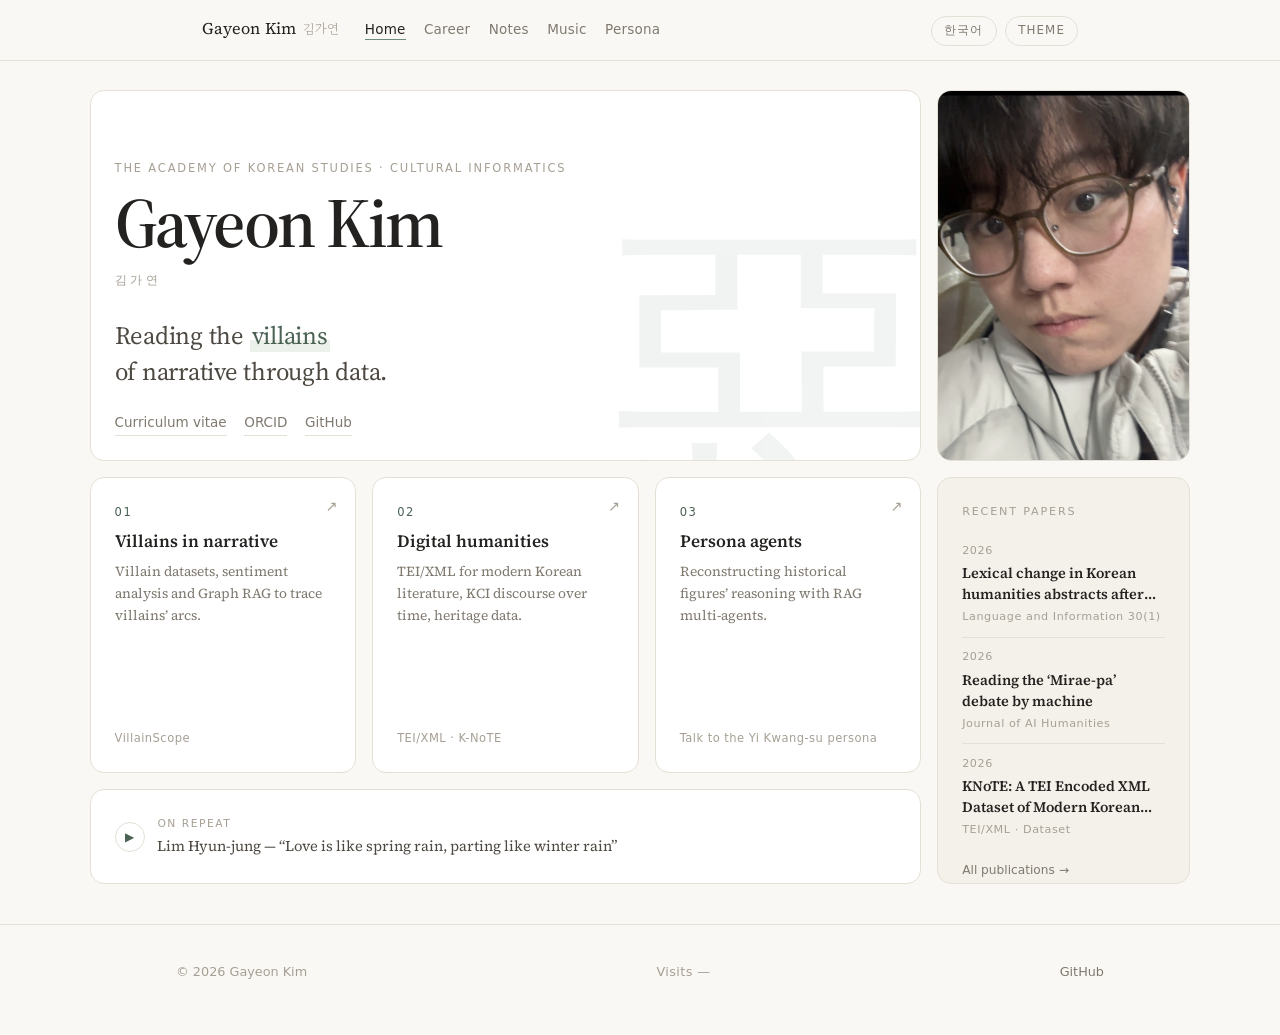
==== commit d9e31f70: "업데이트 3" ====
--- a/index.html
+++ b/index.html
@@ -94,35 +94,33 @@
       <span class="tile-tag"><span data-lang-ko>이광수 페르소나 대화하기</span><span data-lang-en>Talk to the Yi Kwang-su persona</span></span>
     </a>
 
-    <!-- ===== Recent ===== -->
+    <!-- ===== Recent papers ===== -->
     <section class="tile tile-recent">
-      <h2 class="tile-label"><span data-lang-ko>최근 기록</span><span data-lang-en>Recent</span></h2>
+      <h2 class="tile-label"><span data-lang-ko>최근 논문</span><span data-lang-en>Recent papers</span></h2>
       <ul class="recent">
         <li>
-          <span class="recent-date">2026.07</span>
-          <a href="study.html#paper-fiction">
-            <span data-lang-ko>Fiction Flows — 서사 sequentiality의 재현과 재해석</span>
-            <span data-lang-en>Fiction Flows — replicating and reinterpreting narrative sequentiality</span>
+          <span class="recent-date">2026</span>
+          <a href="https://doi.org/10.29403/LI.30.1.1" target="_blank" rel="noopener">
+            <span data-lang-ko>LLM 상용화 이후 한국 인문사회과학 학술 초록의 어휘 변화</span>
+            <span data-lang-en>Lexical change in Korean humanities abstracts after LLMs</span>
           </a>
-          <span class="recent-kind"><span data-lang-ko>논문 리뷰</span><span data-lang-en>Paper review</span></span>
+          <span class="recent-kind"><span data-lang-ko>언어와 정보 30(1)</span><span data-lang-en>Language and Information 30(1)</span></span>
         </li>
         <li>
-          <span class="recent-date">2026.06</span>
-          <a href="study.html#paper-charting">
-            <span data-lang-ko>Charting mobility patterns — 지식 공간의 중력 모델</span>
-            <span data-lang-en>Charting mobility patterns — a gravity model of the knowledge space</span>
+          <span class="recent-date">2026</span>
+          <a href="career.html#pubs">
+            <span data-lang-ko>기계로 읽는 ‘미래파’ 논쟁: 생성형 AI를 활용한 코퍼스 기반 담화분석</span>
+            <span data-lang-en>Reading the ‘Mirae-pa’ debate by machine</span>
           </a>
-          <span class="recent-kind"><span data-lang-ko>논문 리뷰</span><span data-lang-en>Paper review</span></span>
+          <span class="recent-kind"><span data-lang-ko>인공지능인문학연구</span><span data-lang-en>Journal of AI Humanities</span></span>
         </li>
         <li>
-          <span class="recent-date">2026.04</span>
-          <a href="career.html">
-            <span data-lang-ko>RAG 멀티 에이전트를 활용한 역사적 인물 페르소나 구현</span>
-            <span data-lang-en>Historical persona modelling with a RAG multi-agent system</span>
-          </a>
-          <span class="recent-kind"><span data-lang-ko>발표 · 한국어문교육연구회</span><span data-lang-en>Talk · SKLLE 254th</span></span>
+          <span class="recent-date">2026</span>
+          <a href="career.html#pubs">KNoTE: A TEI Encoded XML Dataset of Modern Korean Novels</a>
+          <span class="recent-kind">TEI/XML · Dataset</span>
         </li>
       </ul>
+      <a class="recent-more" href="career.html#pubs"><span data-lang-ko>논문 전체 보기 →</span><span data-lang-en>All publications →</span></a>
     </section>
 
     <!-- ===== Now playing ===== -->
--- a/style.css
+++ b/style.css
@@ -422,6 +422,16 @@
   line-clamp: 2;
   -webkit-box-orient: vertical;
   overflow: hidden;
+}
+
+.tile-recent { display: flex; flex-direction: column; }
+
+.recent-more {
+  margin-top: auto;
+  padding-top: .6rem;
+  font-family: var(--sans);
+  font-size: .76rem;
+  color: var(--muted);
 }
 
 /* music tile */
@@ -544,6 +554,76 @@
   .entry-date { padding-top: 0; }
 }
 
+/* ---------- career: tabbed CV ---------- */
+.cv {
+  display: grid;
+  grid-template-columns: 12rem minmax(0, 1fr);
+  gap: 3rem;
+  align-items: start;
+  padding-top: 2.6rem;
+}
+
+.cv-tabs {
+  position: sticky;
+  top: 5.2rem;
+  display: flex;
+  flex-direction: column;
+  border-left: 1px solid var(--line);
+}
+
+.cv-tab {
+  display: flex;
+  justify-content: space-between;
+  align-items: baseline;
+  gap: .8rem;
+  margin-left: -1px;
+  padding: .5rem .9rem;
+  border-left: 2px solid transparent;
+  font-family: var(--sans);
+  font-size: .86rem;
+  color: var(--muted);
+  white-space: nowrap;
+  transition: color .2s, border-color .2s;
+}
+
+.cv-tab:hover { color: var(--ink); }
+.cv-tab[aria-selected="true"] { color: var(--ink); font-weight: 600; border-left-color: var(--accent); }
+
+.cv-count {
+  font-size: .7rem;
+  font-weight: 400;
+  color: var(--faint);
+  font-variant-numeric: tabular-nums;
+}
+
+.cv-tab[aria-selected="true"] .cv-count { color: var(--accent); }
+
+.cv-panel { animation: rise .45s cubic-bezier(.2, .7, .2, 1) backwards; }
+.cv-panel[hidden] { display: none; }
+.cv .actions { grid-column: 2; margin-top: 1rem; }
+
+@media (max-width: 760px) {
+  .cv { grid-template-columns: minmax(0, 1fr); gap: 1.6rem; padding-top: 1.8rem; }
+  .cv-tabs {
+    position: static;
+    flex-direction: row;
+    overflow-x: auto;
+    scrollbar-width: none;
+    border-left: 0;
+    border-bottom: 1px solid var(--line);
+  }
+  .cv-tabs::-webkit-scrollbar { display: none; }
+  .cv-tab {
+    flex: none;
+    margin: 0 0 -1px;
+    padding: .55rem .8rem;
+    border-left: 0;
+    border-bottom: 2px solid transparent;
+  }
+  .cv-tab[aria-selected="true"] { border-bottom-color: var(--accent); }
+  .cv .actions { grid-column: 1; }
+}
+
 /* ---------- tags ---------- */
 .tags { display: flex; flex-wrap: wrap; gap: .4rem; margin-top: .55rem; }
 
